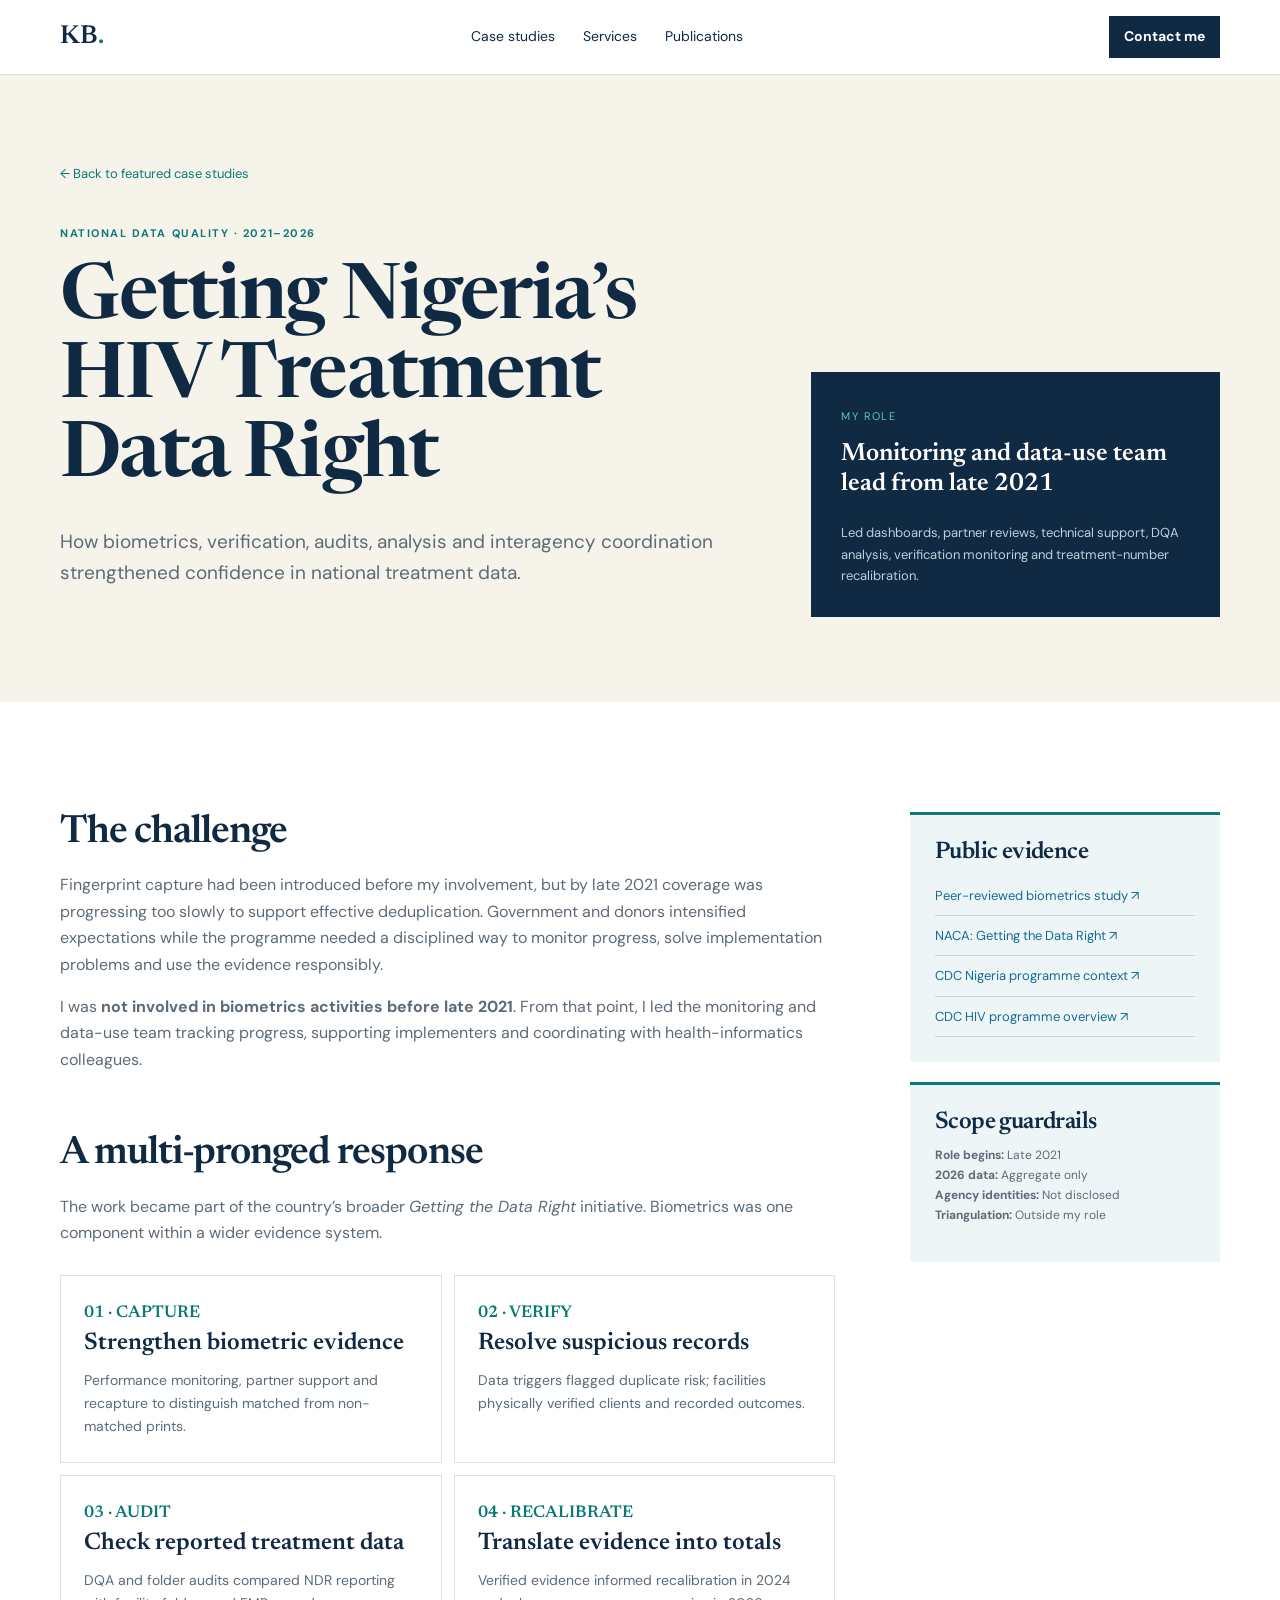
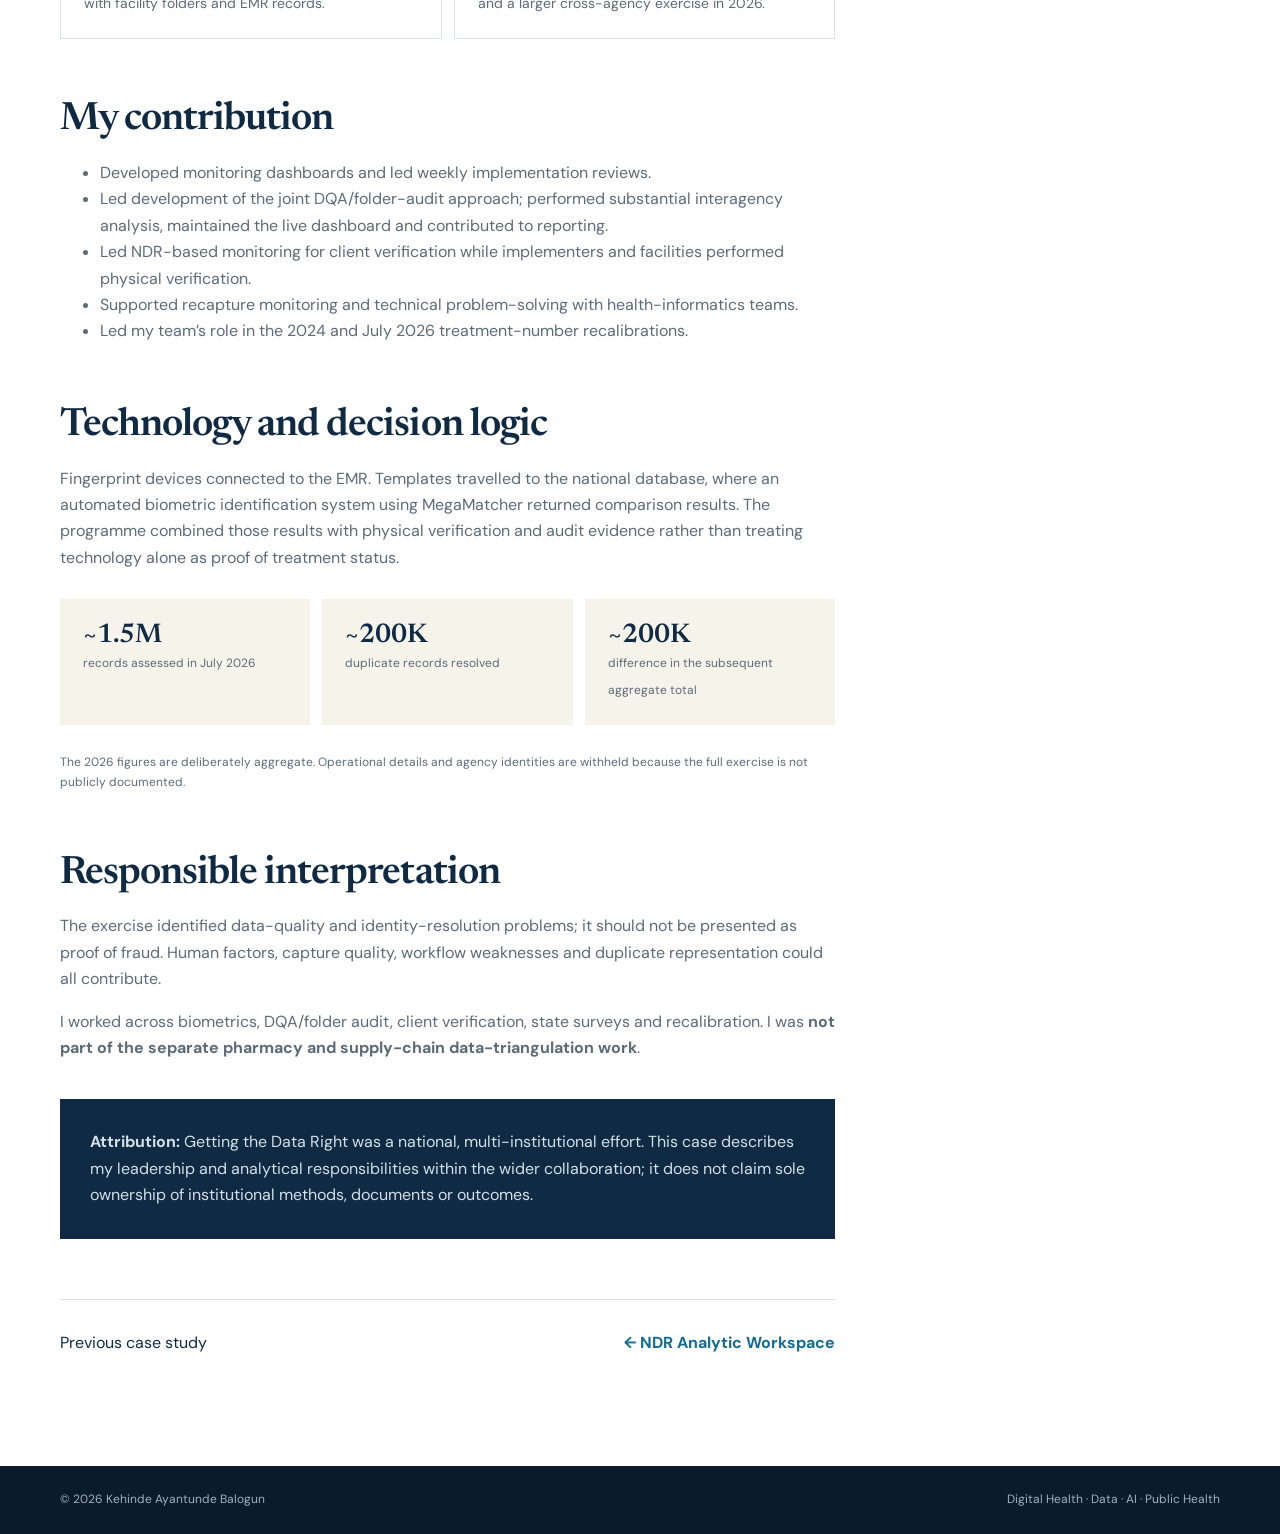
==== case-studies/getting-the-data-right.html @ 2a9e921b "Publish Getting the Data Right case study" ====
<!doctype html><html lang="en"><head><meta charset="utf-8"><meta name="viewport" content="width=device-width,initial-scale=1"><meta name="description" content="Case study: biometrics, client verification, data-quality audits and HIV treatment-data deduplication in Nigeria."><title>Getting Nigeria’s HIV Treatment Data Right | Kehinde Balogun</title><link rel="preconnect" href="https://fonts.googleapis.com"><link rel="preconnect" href="https://fonts.gstatic.com" crossorigin><link href="https://fonts.googleapis.com/css2?family=DM+Sans:wght@400;500;600;700&family=Newsreader:opsz,wght@6..72,600&display=swap" rel="stylesheet"><link rel="stylesheet" href="../assets/style.css"></head><body class="case-page"><a class="skip" href="#main">Skip to content</a><header><nav class="nav wrap"><a class="brand" href="../index.html">KB<span>.</span></a><div class="links"><a href="../index.html#cases">Case studies</a><a href="../index.html#services">Services</a><a href="../index.html#research">Publications</a></div><a class="btn small" href="mailto:balogunkehinde1@gmail.com">Contact me</a></nav></header><main id="main">
<section class="page-hero"><div class="wrap"><a class="breadcrumb" href="../index.html#cases">← Back to featured case studies</a><div class="page-hero-grid"><div><p class="eyebrow">NATIONAL DATA QUALITY · 2021–2026</p><h1>Getting Nigeria’s HIV Treatment Data Right</h1><p class="lead">How biometrics, verification, audits, analysis and interagency coordination strengthened confidence in national treatment data.</p></div><aside class="role-card"><span>MY ROLE</span><strong>Monitoring and data-use team lead from late 2021</strong><p>Led dashboards, partner reviews, technical support, DQA analysis, verification monitoring and treatment-number recalibration.</p></aside></div></div></section>
<section class="section"><div class="wrap case-body"><article class="prose"><h2>The challenge</h2><p>Fingerprint capture had been introduced before my involvement, but by late 2021 coverage was progressing too slowly to support effective deduplication. Government and donors intensified expectations while the programme needed a disciplined way to monitor progress, solve implementation problems and use the evidence responsibly.</p><p>I was <strong>not involved in biometrics activities before late 2021</strong>. From that point, I led the monitoring and data-use team tracking progress, supporting implementers and coordinating with health-informatics colleagues.</p><h2>A multi-pronged response</h2><p>The work became part of the country’s broader <em>Getting the Data Right</em> initiative. Biometrics was one component within a wider evidence system.</p><div class="process"><div><span>01 · CAPTURE</span><h3>Strengthen biometric evidence</h3><p>Performance monitoring, partner support and recapture to distinguish matched from non-matched prints.</p></div><div><span>02 · VERIFY</span><h3>Resolve suspicious records</h3><p>Data triggers flagged duplicate risk; facilities physically verified clients and recorded outcomes.</p></div><div><span>03 · AUDIT</span><h3>Check reported treatment data</h3><p>DQA and folder audits compared NDR reporting with facility folders and EMR records.</p></div><div><span>04 · RECALIBRATE</span><h3>Translate evidence into totals</h3><p>Verified evidence informed recalibration in 2024 and a larger cross-agency exercise in 2026.</p></div></div><h2>My contribution</h2><ul><li>Developed monitoring dashboards and led weekly implementation reviews.</li><li>Led development of the joint DQA/folder-audit approach; performed substantial interagency analysis, maintained the live dashboard and contributed to reporting.</li><li>Led NDR-based monitoring for client verification while implementers and facilities performed physical verification.</li><li>Supported recapture monitoring and technical problem-solving with health-informatics teams.</li><li>Led my team’s role in the 2024 and July 2026 treatment-number recalibrations.</li></ul><h2>Technology and decision logic</h2><p>Fingerprint devices connected to the EMR. Templates travelled to the national database, where an automated biometric identification system using MegaMatcher returned comparison results. The programme combined those results with physical verification and audit evidence rather than treating technology alone as proof of treatment status.</p><div class="impact"><div><strong>~1.5M</strong><span>records assessed in July 2026</span></div><div><strong>~200K</strong><span>duplicate records resolved</span></div><div><strong>~200K</strong><span>difference in the subsequent aggregate total</span></div></div><p class="note">The 2026 figures are deliberately aggregate. Operational details and agency identities are withheld because the full exercise is not publicly documented.</p><h2>Responsible interpretation</h2><p>The exercise identified data-quality and identity-resolution problems; it should not be presented as proof of fraud. Human factors, capture quality, workflow weaknesses and duplicate representation could all contribute.</p><p>I worked across biometrics, DQA/folder audit, client verification, state surveys and recalibration. I was <strong>not part of the separate pharmacy and supply-chain data-triangulation work</strong>.</p><div class="attribution"><p><strong>Attribution:</strong> Getting the Data Right was a national, multi-institutional effort. This case describes my leadership and analytical responsibilities within the wider collaboration; it does not claim sole ownership of institutional methods, documents or outcomes.</p></div><div class="next"><span>Previous case study</span><a href="ndr-analytic-workspace.html">← NDR Analytic Workspace</a></div></article><aside class="sidebar"><div class="sidebox"><h2>Public evidence</h2><a href="https://ojphi.jmir.org/2025/1/e67580" target="_blank" rel="noreferrer">Peer-reviewed biometrics study ↗</a><a href="https://naca.gov.ng/naca-strengthens-hiv-monitoring-evaluation-in-the-south-west-zone-a-successful-first-quarter-twg-meeting/" target="_blank" rel="noreferrer">NACA: Getting the Data Right ↗</a><a href="https://www.cdc.gov/global-health/countries/nigeria.html" target="_blank" rel="noreferrer">CDC Nigeria programme context ↗</a><a href="https://www.cdc.gov/global-hiv-tb/php/where-we-work/nigeria.html" target="_blank" rel="noreferrer">CDC HIV programme overview ↗</a></div><div class="sidebox"><h2>Scope guardrails</h2><p><strong>Role begins:</strong> Late 2021<br><strong>2026 data:</strong> Aggregate only<br><strong>Agency identities:</strong> Not disclosed<br><strong>Triangulation:</strong> Outside my role</p></div></aside></div></section></main><footer><div class="wrap"><span>© 2026 Kehinde Ayantunde Balogun</span><span>Digital Health · Data · AI · Public Health</span></div></footer></body></html>
---- assets/style.css ----
:root{--ink:#102a43;--blue:#146c94;--teal:#0b7a75;--cream:#f6f3eb;--paper:#fff;--pale:#f7f9f9;--muted:#5d6b78;--line:#d9e1e6;--serif:'Newsreader',Georgia,serif;--sans:'DM Sans',Arial,sans-serif}*{box-sizing:border-box}html{scroll-behavior:smooth}body{margin:0;color:var(--ink);font:16px/1.65 var(--sans)}.wrap{width:min(1160px,calc(100% - 48px));margin:auto}.skip{position:fixed;top:-80px;left:16px;z-index:20;background:var(--ink);color:#fff;padding:10px}.skip:focus{top:10px}a:focus-visible{outline:3px solid #f3b844;outline-offset:4px}header{position:sticky;top:0;z-index:10;background:#fffffff2;border-bottom:1px solid var(--line);backdrop-filter:blur(10px)}.nav{height:74px;display:flex;align-items:center;justify-content:space-between}.brand{font:600 26px var(--serif);color:var(--ink);text-decoration:none}.brand span,.eyebrow{color:var(--teal)}.links{display:flex;gap:28px}.links a,.textlink{color:var(--blue);font-size:14px;font-weight:600;text-decoration:none}.links a{color:var(--ink);font-weight:400}.btn{display:inline-block;background:var(--ink);color:#fff;text-decoration:none;padding:13px 21px;font-size:14px;font-weight:700}.btn:hover{background:var(--blue)}.small{padding:9px 15px}.hero{min-height:720px;display:grid;grid-template-columns:1.12fr .88fr;gap:72px;align-items:center;padding:68px 0 74px}.eyebrow,.label{font-size:11px;font-weight:700;letter-spacing:.14em;margin:0 0 18px}.hero h1,h2,.page-hero h1{font:600 clamp(42px,5.6vw,76px)/1.03 var(--serif);letter-spacing:-.025em;margin:0}.hero h1 em{color:var(--blue);font-style:normal}.lead{font-size:19px;color:var(--muted);margin:28px 0}.actions{display:flex;align-items:center;gap:26px}.proof{margin-top:50px;padding-top:24px;border-top:1px solid var(--line);display:grid;grid-template-columns:repeat(3,1fr);gap:18px}.proof strong{display:block;font:600 29px var(--serif)}.proof span,.metrics span{display:block;font-size:12px;color:var(--muted);line-height:1.4}.hero figure{margin:0;position:relative}.hero img{width:100%;height:570px;object-fit:cover;object-position:54%;display:block}.hero figure:after{content:'';position:absolute;inset:15px -15px -15px 15px;border:1px solid var(--teal);z-index:-1}.hero figcaption{font-size:12px;color:var(--muted);margin-top:16px}.statement{background:var(--cream);padding:100px 0}.statement-grid{display:grid;grid-template-columns:.25fr 1.1fr .65fr;gap:48px}.statement-grid h2,.section h2,.cta h2{font-size:clamp(35px,4.2vw,56px)}.statement p{color:var(--muted)}.pathways{padding:56px 0 16px}.path-grid{display:grid;grid-template-columns:repeat(3,1fr);border-top:1px solid var(--ink);border-left:1px solid var(--line)}.path-grid a{min-height:205px;padding:28px;display:flex;flex-direction:column;border-right:1px solid var(--line);border-bottom:1px solid var(--line);color:var(--ink);text-decoration:none}.path-grid a:hover{background:#eef5f6}.path-grid span{font-size:11px;color:var(--teal);font-weight:700;text-transform:uppercase}.path-grid strong{font:600 25px/1.15 var(--serif);margin:20px 0}.path-grid b{margin-top:auto;color:var(--blue);font-size:13px}.section{padding:110px 0}.section-head{display:flex;justify-content:space-between;align-items:end;gap:40px;margin-bottom:54px}.section-head>p{max-width:430px;color:var(--muted);margin:0}.case-grid{display:grid;grid-template-columns:1fr 1fr;gap:24px}.case{border:1px solid var(--line);padding:42px;display:flex;flex-direction:column}.case.featured{background:var(--cream)}.case h3{font:600 40px/1.06 var(--serif);margin:4px 0 18px}.case>p{color:var(--muted)}.case .btn{align-self:flex-start;margin-top:auto}.metrics{display:grid;grid-template-columns:repeat(3,1fr);gap:10px;border-block:1px solid var(--line);padding:22px 0;margin:18px 0}.metrics strong{display:block;font:600 22px var(--serif);color:var(--ink)}.role{font-size:14px;border-left:3px solid var(--teal);padding-left:16px;margin-bottom:28px}.note,.privacy{font-size:12px;color:var(--muted)}.privacy{border-left:2px solid var(--teal);padding-left:12px}.pale{background:var(--pale)}.work{border-top:1px solid var(--ink)}.work article{display:grid;grid-template-columns:60px 1fr 160px;gap:25px;padding:38px 0;border-bottom:1px solid var(--line)}.work article>span{font:600 18px var(--serif);color:var(--teal)}.work h3{font:600 33px var(--serif);margin:2px 0 12px}.work p{color:var(--muted)}.work article>b{text-align:right;font-size:12px;color:var(--teal)}.dark{background:var(--ink);color:#fff}.dark .eyebrow{color:#61c2bd}.dark .section-head>p,.dark p{color:#bed0dc}.service-grid{display:grid;grid-template-columns:repeat(3,1fr);border-top:1px solid #ffffff4d;border-left:1px solid #ffffff4d}.service-grid>div{padding:36px;border-right:1px solid #ffffff4d;border-bottom:1px solid #ffffff4d;min-height:220px}.service-grid span{color:#61c2bd;font-size:12px}.service-grid h3{font:600 25px var(--serif);margin:22px 0 10px}.service-grid p{font-size:14px}.pubs{border-top:1px solid var(--ink)}.pubs a{display:grid;grid-template-columns:180px 1fr 30px;gap:28px;padding:30px 0;border-bottom:1px solid var(--line);color:var(--ink);text-decoration:none}.pubs span{font-size:12px;color:var(--teal)}.pubs strong{font:600 22px/1.25 var(--serif)}.pubs small{display:block;font:400 13px/1.5 var(--sans);color:var(--muted);margin-top:9px}.pubs b{color:var(--blue)}.about{display:grid;grid-template-columns:1fr 1fr;gap:80px}.about p{font-size:17px}.credentials{display:flex;flex-wrap:wrap;gap:9px}.credentials span{font-size:12px;border:1px solid var(--ink);padding:6px 10px}.cta{background:var(--blue);color:#fff;padding:100px 0;text-align:center}.cta .wrap{max-width:930px}.cta .eyebrow{color:#bceae7}.cta p{color:#dcecf4;font-size:18px}.light{background:#fff;color:var(--ink);margin:20px 18px 0}.white{color:#fff;margin-right:18px}footer{background:#0a1c2b;color:#9fb1bf;padding:24px 0;font-size:12px}footer .wrap{display:flex;justify-content:space-between}
/* case studies */.case-page header{position:static}.page-hero{background:var(--cream);padding:85px 0}.breadcrumb{display:inline-block;color:var(--teal);font-size:13px;text-decoration:none;margin-bottom:40px}.page-hero-grid{display:grid;grid-template-columns:1.25fr .75fr;gap:70px;align-items:end}.page-hero h1{font-size:clamp(48px,6vw,78px)}.role-card{background:var(--ink);color:#fff;padding:30px}.role-card span{font-size:11px;color:#61c2bd;letter-spacing:.13em}.role-card strong{display:block;font:600 25px/1.2 var(--serif);margin:12px 0 22px}.role-card p{font-size:13px;color:#bed0dc;margin:0}.case-body{display:grid;grid-template-columns:minmax(0,1fr) 310px;gap:75px;align-items:start}.prose h2{font:600 39px/1.1 var(--serif);margin:60px 0 18px}.prose h2:first-child{margin-top:0}.prose h3{font:600 24px var(--serif);margin:6px 0}.prose p,.prose li{color:var(--muted)}.timeline{border-left:2px solid var(--teal);margin:30px 0;padding-left:28px}.timeline div{position:relative;padding-bottom:28px}.timeline div:before{content:'';position:absolute;width:11px;height:11px;background:var(--teal);border:3px solid #fff;border-radius:50%;left:-35px;top:7px}.timeline time{font-size:11px;color:var(--teal);font-weight:700;letter-spacing:.12em}.impact,.process{display:grid;grid-template-columns:repeat(3,1fr);gap:12px;margin:28px 0}.impact div{background:var(--cream);padding:23px}.impact strong{display:block;font:600 27px var(--serif)}.impact span{font-size:12px;color:var(--muted)}.process{grid-template-columns:repeat(2,1fr)}.process div{border:1px solid var(--line);padding:23px}.process span{color:var(--teal);font:600 17px var(--serif)}.process p{font-size:14px;margin-bottom:0}.attribution{background:var(--ink);padding:30px;margin:38px 0}.attribution p{color:#d2e0e8;margin:0}.sidebar{position:sticky;top:25px}.sidebox{border-top:3px solid var(--teal);background:#eef5f6;padding:25px;margin-bottom:20px}.sidebox h2{font:600 24px var(--serif);margin:0 0 12px}.sidebox a{display:block;padding:9px 0;border-bottom:1px solid #cbdadc;color:var(--blue);font-size:13px;text-decoration:none}.sidebox p{font-size:12px;color:var(--muted)}.next{display:flex;justify-content:space-between;border-top:1px solid var(--line);padding-top:30px;margin-top:60px}.next a{color:var(--blue);font-weight:700;text-decoration:none}
@media(max-width:900px){.links{display:none}.hero,.page-hero-grid,.case-body,.statement-grid,.about{grid-template-columns:1fr}.hero{gap:42px;padding-top:50px}.hero figure{order:-1;max-width:520px}.hero img{height:430px}.section-head{display:block}.section-head>p{margin-top:18px}.path-grid,.case-grid{grid-template-columns:1fr}.path-grid a{min-height:155px}.work article{grid-template-columns:45px 1fr}.work article>b{display:none}.service-grid{grid-template-columns:1fr 1fr}.pubs a{grid-template-columns:1fr}.sidebar{position:static;order:-1}}
@media(max-width:560px){.wrap{width:min(100% - 28px,1160px)}.small{display:none}.hero{min-height:auto}.hero h1{font-size:44px}.hero img{height:340px}.actions{align-items:flex-start;flex-direction:column}.proof,.metrics,.impact,.process{grid-template-columns:1fr}.section,.statement,.cta{padding:72px 0}.case{padding:28px}.work article{grid-template-columns:1fr}.service-grid{grid-template-columns:1fr}.page-hero h1{font-size:44px}.next{display:block}.next a{display:block;margin-top:12px}footer .wrap{display:block}}
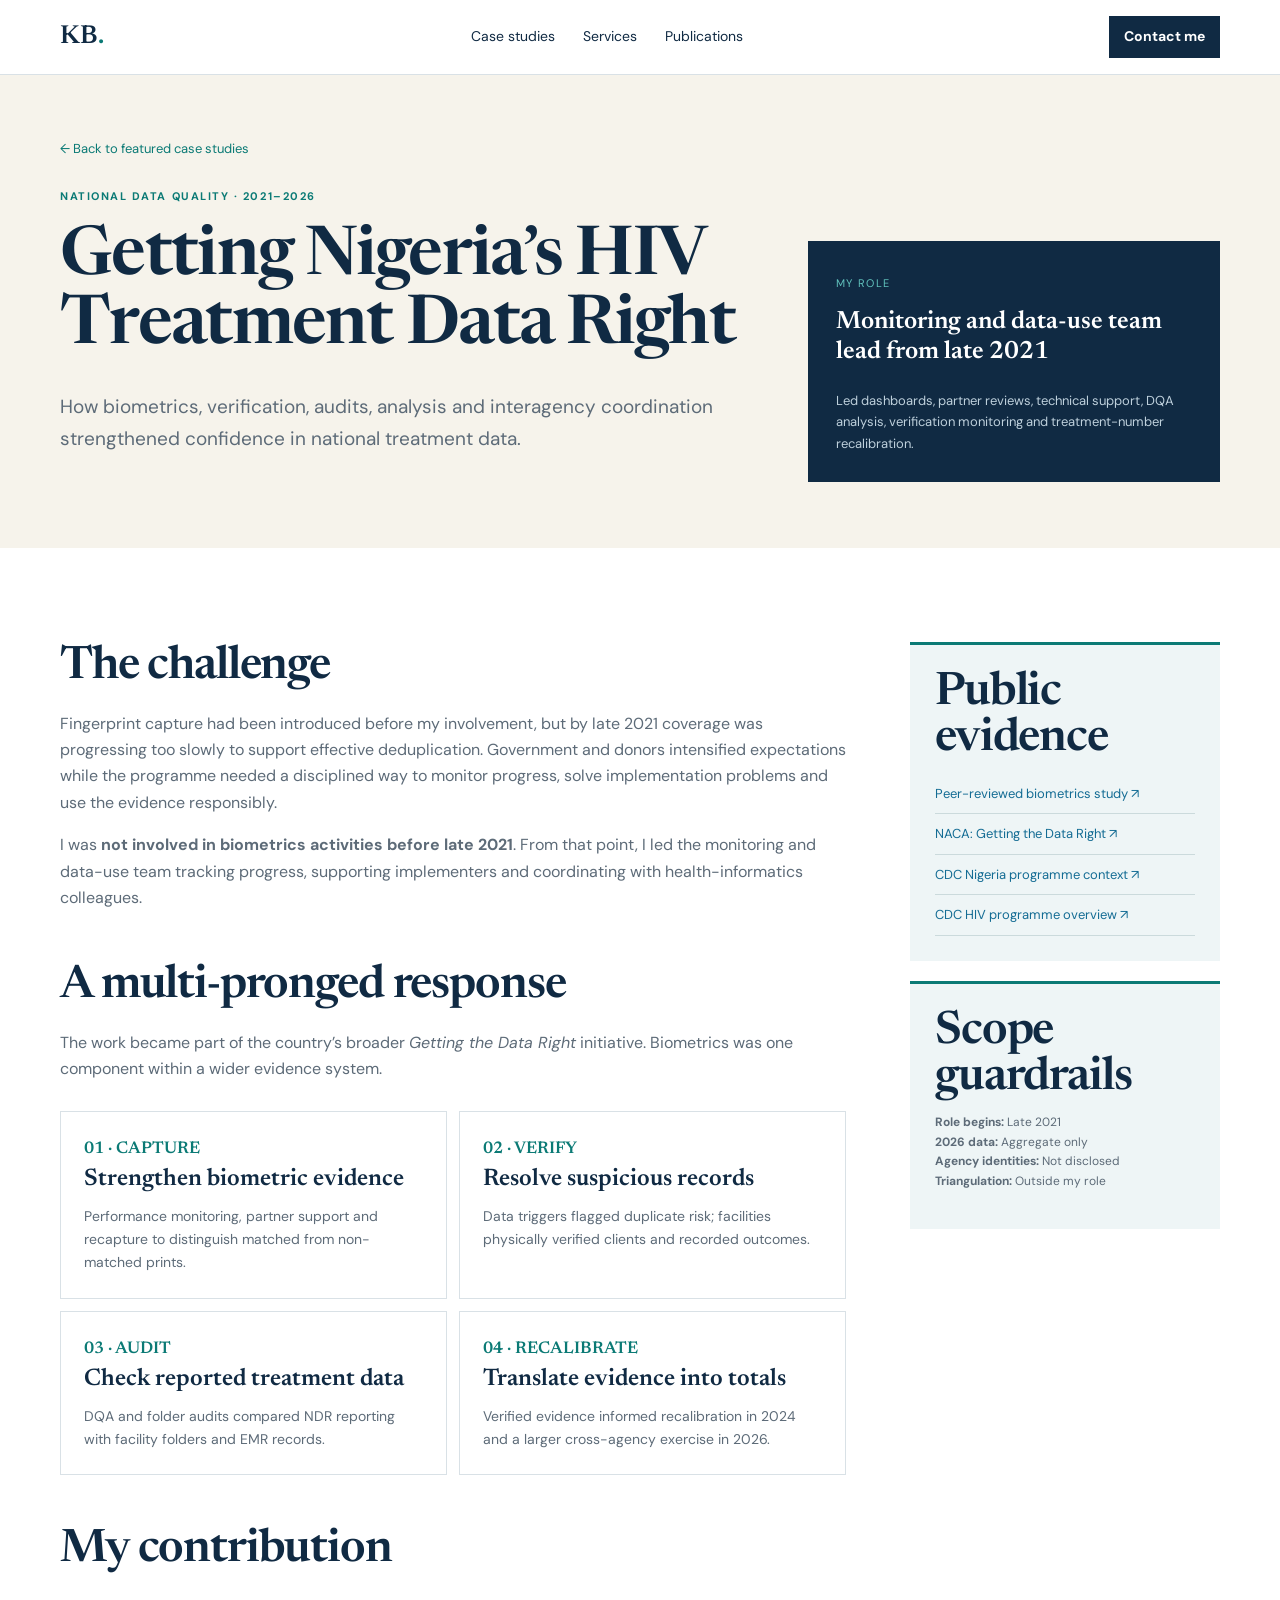
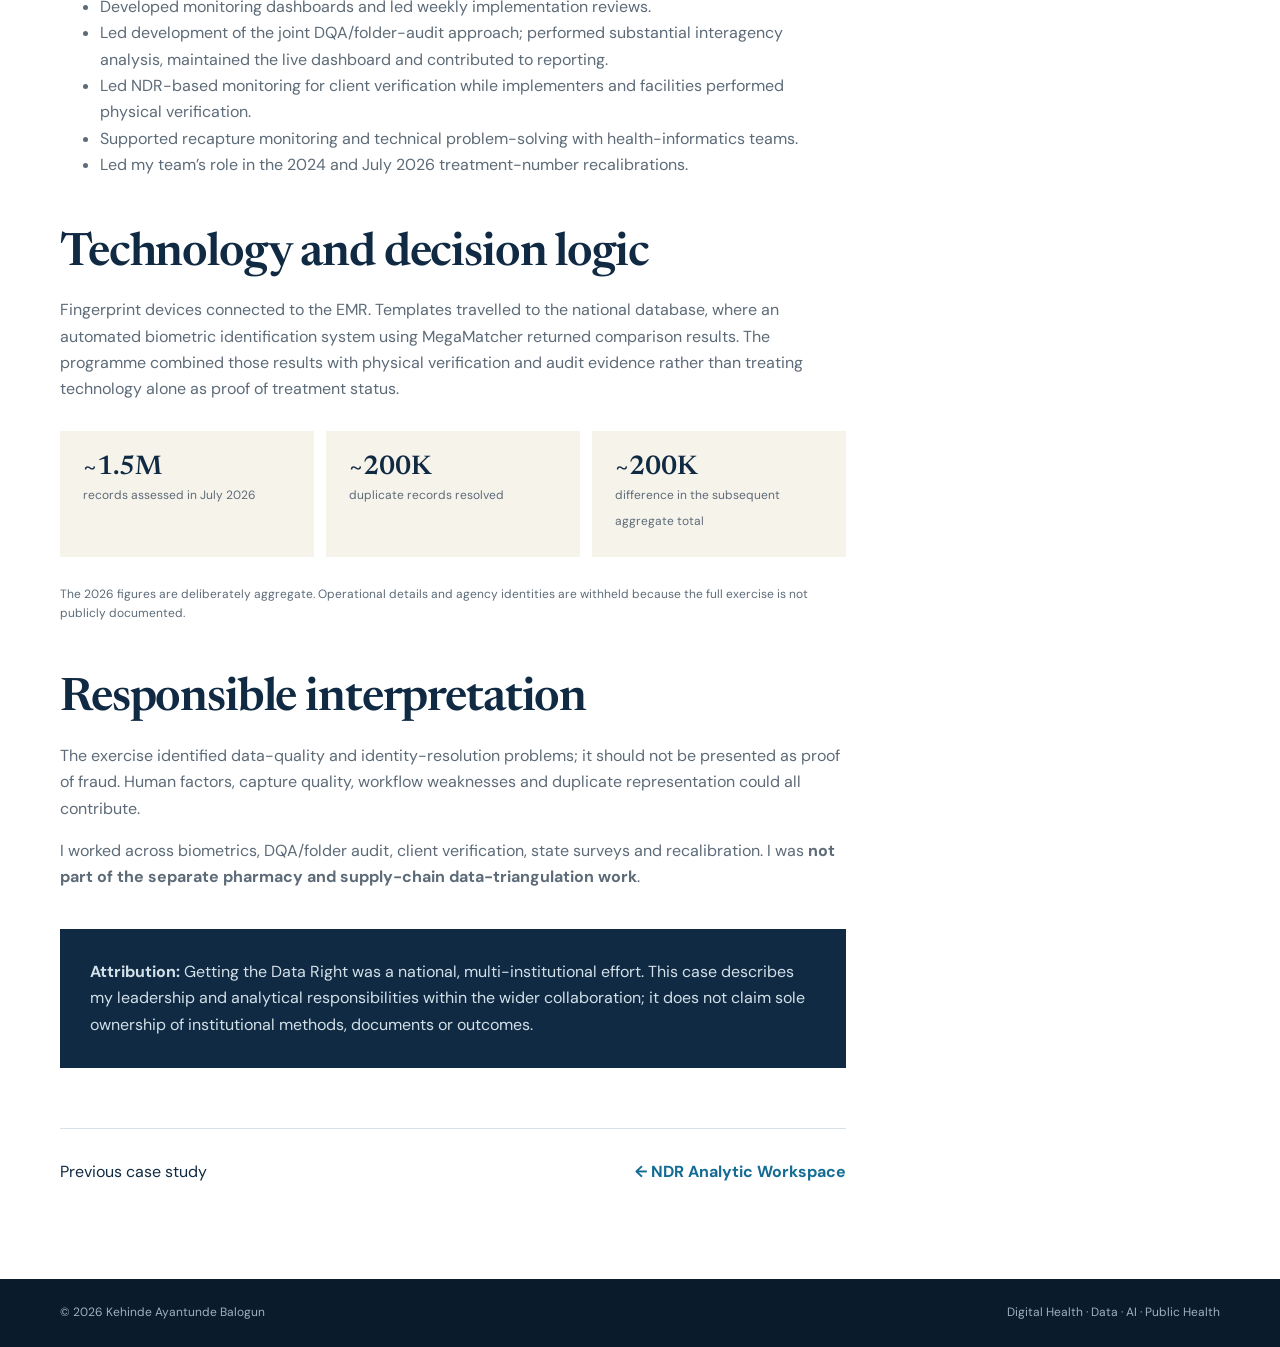
==== commit d2d8fd59: "Version data-quality case-study styling" ====
--- a/case-studies/getting-the-data-right.html
+++ b/case-studies/getting-the-data-right.html
@@ -1,3 +1,3 @@
-<!doctype html><html lang="en"><head><meta charset="utf-8"><meta name="viewport" content="width=device-width,initial-scale=1"><meta name="description" content="Case study: biometrics, client verification, data-quality audits and HIV treatment-data deduplication in Nigeria."><title>Getting Nigeria’s HIV Treatment Data Right | Kehinde Balogun</title><link rel="preconnect" href="https://fonts.googleapis.com"><link rel="preconnect" href="https://fonts.gstatic.com" crossorigin><link href="https://fonts.googleapis.com/css2?family=DM+Sans:wght@400;500;600;700&family=Newsreader:opsz,wght@6..72,600&display=swap" rel="stylesheet"><link rel="stylesheet" href="../assets/style.css"></head><body class="case-page"><a class="skip" href="#main">Skip to content</a><header><nav class="nav wrap"><a class="brand" href="../index.html">KB<span>.</span></a><div class="links"><a href="../index.html#cases">Case studies</a><a href="../index.html#services">Services</a><a href="../index.html#research">Publications</a></div><a class="btn small" href="mailto:balogunkehinde1@gmail.com">Contact me</a></nav></header><main id="main">
+<!doctype html><html lang="en"><head><meta charset="utf-8"><meta name="viewport" content="width=device-width,initial-scale=1"><meta name="description" content="Case study: biometrics, client verification, data-quality audits and HIV treatment-data deduplication in Nigeria."><title>Getting Nigeria’s HIV Treatment Data Right | Kehinde Balogun</title><link rel="preconnect" href="https://fonts.googleapis.com"><link rel="preconnect" href="https://fonts.gstatic.com" crossorigin><link href="https://fonts.googleapis.com/css2?family=DM+Sans:wght@400;500;600;700&family=Newsreader:opsz,wght@6..72,600&display=swap" rel="stylesheet"><link rel="stylesheet" href="../assets/style.css?v=0.2.1"></head><body class="case-page"><a class="skip" href="#main">Skip to content</a><header><nav class="nav wrap"><a class="brand" href="../index.html">KB<span>.</span></a><div class="links"><a href="../index.html#cases">Case studies</a><a href="../index.html#services">Services</a><a href="../index.html#research">Publications</a></div><a class="btn small" href="mailto:balogunkehinde1@gmail.com">Contact me</a></nav></header><main id="main">
 <section class="page-hero"><div class="wrap"><a class="breadcrumb" href="../index.html#cases">← Back to featured case studies</a><div class="page-hero-grid"><div><p class="eyebrow">NATIONAL DATA QUALITY · 2021–2026</p><h1>Getting Nigeria’s HIV Treatment Data Right</h1><p class="lead">How biometrics, verification, audits, analysis and interagency coordination strengthened confidence in national treatment data.</p></div><aside class="role-card"><span>MY ROLE</span><strong>Monitoring and data-use team lead from late 2021</strong><p>Led dashboards, partner reviews, technical support, DQA analysis, verification monitoring and treatment-number recalibration.</p></aside></div></div></section>
 <section class="section"><div class="wrap case-body"><article class="prose"><h2>The challenge</h2><p>Fingerprint capture had been introduced before my involvement, but by late 2021 coverage was progressing too slowly to support effective deduplication. Government and donors intensified expectations while the programme needed a disciplined way to monitor progress, solve implementation problems and use the evidence responsibly.</p><p>I was <strong>not involved in biometrics activities before late 2021</strong>. From that point, I led the monitoring and data-use team tracking progress, supporting implementers and coordinating with health-informatics colleagues.</p><h2>A multi-pronged response</h2><p>The work became part of the country’s broader <em>Getting the Data Right</em> initiative. Biometrics was one component within a wider evidence system.</p><div class="process"><div><span>01 · CAPTURE</span><h3>Strengthen biometric evidence</h3><p>Performance monitoring, partner support and recapture to distinguish matched from non-matched prints.</p></div><div><span>02 · VERIFY</span><h3>Resolve suspicious records</h3><p>Data triggers flagged duplicate risk; facilities physically verified clients and recorded outcomes.</p></div><div><span>03 · AUDIT</span><h3>Check reported treatment data</h3><p>DQA and folder audits compared NDR reporting with facility folders and EMR records.</p></div><div><span>04 · RECALIBRATE</span><h3>Translate evidence into totals</h3><p>Verified evidence informed recalibration in 2024 and a larger cross-agency exercise in 2026.</p></div></div><h2>My contribution</h2><ul><li>Developed monitoring dashboards and led weekly implementation reviews.</li><li>Led development of the joint DQA/folder-audit approach; performed substantial interagency analysis, maintained the live dashboard and contributed to reporting.</li><li>Led NDR-based monitoring for client verification while implementers and facilities performed physical verification.</li><li>Supported recapture monitoring and technical problem-solving with health-informatics teams.</li><li>Led my team’s role in the 2024 and July 2026 treatment-number recalibrations.</li></ul><h2>Technology and decision logic</h2><p>Fingerprint devices connected to the EMR. Templates travelled to the national database, where an automated biometric identification system using MegaMatcher returned comparison results. The programme combined those results with physical verification and audit evidence rather than treating technology alone as proof of treatment status.</p><div class="impact"><div><strong>~1.5M</strong><span>records assessed in July 2026</span></div><div><strong>~200K</strong><span>duplicate records resolved</span></div><div><strong>~200K</strong><span>difference in the subsequent aggregate total</span></div></div><p class="note">The 2026 figures are deliberately aggregate. Operational details and agency identities are withheld because the full exercise is not publicly documented.</p><h2>Responsible interpretation</h2><p>The exercise identified data-quality and identity-resolution problems; it should not be presented as proof of fraud. Human factors, capture quality, workflow weaknesses and duplicate representation could all contribute.</p><p>I worked across biometrics, DQA/folder audit, client verification, state surveys and recalibration. I was <strong>not part of the separate pharmacy and supply-chain data-triangulation work</strong>.</p><div class="attribution"><p><strong>Attribution:</strong> Getting the Data Right was a national, multi-institutional effort. This case describes my leadership and analytical responsibilities within the wider collaboration; it does not claim sole ownership of institutional methods, documents or outcomes.</p></div><div class="next"><span>Previous case study</span><a href="ndr-analytic-workspace.html">← NDR Analytic Workspace</a></div></article><aside class="sidebar"><div class="sidebox"><h2>Public evidence</h2><a href="https://ojphi.jmir.org/2025/1/e67580" target="_blank" rel="noreferrer">Peer-reviewed biometrics study ↗</a><a href="https://naca.gov.ng/naca-strengthens-hiv-monitoring-evaluation-in-the-south-west-zone-a-successful-first-quarter-twg-meeting/" target="_blank" rel="noreferrer">NACA: Getting the Data Right ↗</a><a href="https://www.cdc.gov/global-health/countries/nigeria.html" target="_blank" rel="noreferrer">CDC Nigeria programme context ↗</a><a href="https://www.cdc.gov/global-hiv-tb/php/where-we-work/nigeria.html" target="_blank" rel="noreferrer">CDC HIV programme overview ↗</a></div><div class="sidebox"><h2>Scope guardrails</h2><p><strong>Role begins:</strong> Late 2021<br><strong>2026 data:</strong> Aggregate only<br><strong>Agency identities:</strong> Not disclosed<br><strong>Triangulation:</strong> Outside my role</p></div></aside></div></section></main><footer><div class="wrap"><span>© 2026 Kehinde Ayantunde Balogun</span><span>Digital Health · Data · AI · Public Health</span></div></footer></body></html>
--- a/assets/style.css
+++ b/assets/style.css
@@ -2,3 +2,8 @@
 /* case studies */.case-page header{position:static}.page-hero{background:var(--cream);padding:85px 0}.breadcrumb{display:inline-block;color:var(--teal);font-size:13px;text-decoration:none;margin-bottom:40px}.page-hero-grid{display:grid;grid-template-columns:1.25fr .75fr;gap:70px;align-items:end}.page-hero h1{font-size:clamp(48px,6vw,78px)}.role-card{background:var(--ink);color:#fff;padding:30px}.role-card span{font-size:11px;color:#61c2bd;letter-spacing:.13em}.role-card strong{display:block;font:600 25px/1.2 var(--serif);margin:12px 0 22px}.role-card p{font-size:13px;color:#bed0dc;margin:0}.case-body{display:grid;grid-template-columns:minmax(0,1fr) 310px;gap:75px;align-items:start}.prose h2{font:600 39px/1.1 var(--serif);margin:60px 0 18px}.prose h2:first-child{margin-top:0}.prose h3{font:600 24px var(--serif);margin:6px 0}.prose p,.prose li{color:var(--muted)}.timeline{border-left:2px solid var(--teal);margin:30px 0;padding-left:28px}.timeline div{position:relative;padding-bottom:28px}.timeline div:before{content:'';position:absolute;width:11px;height:11px;background:var(--teal);border:3px solid #fff;border-radius:50%;left:-35px;top:7px}.timeline time{font-size:11px;color:var(--teal);font-weight:700;letter-spacing:.12em}.impact,.process{display:grid;grid-template-columns:repeat(3,1fr);gap:12px;margin:28px 0}.impact div{background:var(--cream);padding:23px}.impact strong{display:block;font:600 27px var(--serif)}.impact span{font-size:12px;color:var(--muted)}.process{grid-template-columns:repeat(2,1fr)}.process div{border:1px solid var(--line);padding:23px}.process span{color:var(--teal);font:600 17px var(--serif)}.process p{font-size:14px;margin-bottom:0}.attribution{background:var(--ink);padding:30px;margin:38px 0}.attribution p{color:#d2e0e8;margin:0}.sidebar{position:sticky;top:25px}.sidebox{border-top:3px solid var(--teal);background:#eef5f6;padding:25px;margin-bottom:20px}.sidebox h2{font:600 24px var(--serif);margin:0 0 12px}.sidebox a{display:block;padding:9px 0;border-bottom:1px solid #cbdadc;color:var(--blue);font-size:13px;text-decoration:none}.sidebox p{font-size:12px;color:var(--muted)}.next{display:flex;justify-content:space-between;border-top:1px solid var(--line);padding-top:30px;margin-top:60px}.next a{color:var(--blue);font-weight:700;text-decoration:none}
 @media(max-width:900px){.links{display:none}.hero,.page-hero-grid,.case-body,.statement-grid,.about{grid-template-columns:1fr}.hero{gap:42px;padding-top:50px}.hero figure{order:-1;max-width:520px}.hero img{height:430px}.section-head{display:block}.section-head>p{margin-top:18px}.path-grid,.case-grid{grid-template-columns:1fr}.path-grid a{min-height:155px}.work article{grid-template-columns:45px 1fr}.work article>b{display:none}.service-grid{grid-template-columns:1fr 1fr}.pubs a{grid-template-columns:1fr}.sidebar{position:static;order:-1}}
 @media(max-width:560px){.wrap{width:min(100% - 28px,1160px)}.small{display:none}.hero{min-height:auto}.hero h1{font-size:44px}.hero img{height:340px}.actions{align-items:flex-start;flex-direction:column}.proof,.metrics,.impact,.process{grid-template-columns:1fr}.section,.statement,.cta{padding:72px 0}.case{padding:28px}.work article{grid-template-columns:1fr}.service-grid{grid-template-columns:1fr}.page-hero h1{font-size:44px}.next{display:block}.next a{display:block;margin-top:12px}footer .wrap{display:block}}
+
+/* Release 0.2 visual correction: quieter, editorial, and aligned with the original site. */
+.hero{min-height:660px;grid-template-columns:1.08fr .92fr;gap:64px;padding:56px 0 62px}.hero h1{font-size:clamp(46px,5vw,68px);max-width:720px}.hero img{height:520px}.hero figure:after{inset:15px -15px 72px 15px}.proof{margin-top:38px}.statement{padding:88px 0}.section{padding:94px 0}.section h2,.statement-grid h2,.cta h2{font-size:clamp(34px,3.6vw,50px)}.case-grid{display:block;border-top:1px solid var(--ink)}.case{display:grid;grid-template-columns:minmax(0,1.02fr) minmax(430px,.98fr);gap:64px;padding:45px 0;border:0;border-bottom:1px solid var(--line);background:transparent}.case.featured{background:transparent}.case h3{font-size:36px;margin:4px 0 14px}.case-main>p:not(.label){max-width:590px;color:var(--muted)}.case-main .textlink{display:inline-block;margin-top:12px}.case-proof{align-self:center}.metrics{margin:0 0 22px}.role{margin:0}.page-hero{padding:60px 0 66px}.breadcrumb{margin-bottom:28px}.page-hero h1{font-size:clamp(48px,5.3vw,68px)}.page-hero-grid{gap:60px}.role-card{padding:28px}.case-body{gap:64px}.prose h2{margin-top:50px}
+@media(max-width:900px){.case{grid-template-columns:1fr;gap:20px}.hero{grid-template-columns:1fr}.hero h1{max-width:760px}.page-hero{padding:52px 0}.page-hero-grid{gap:32px}}
+@media(max-width:560px){.hero h1{font-size:42px}.hero img{height:340px}.section,.statement,.cta{padding:70px 0}.case{padding:34px 0}.case h3{font-size:32px}.page-hero h1{font-size:42px}.page-hero{padding:42px 0 48px}}
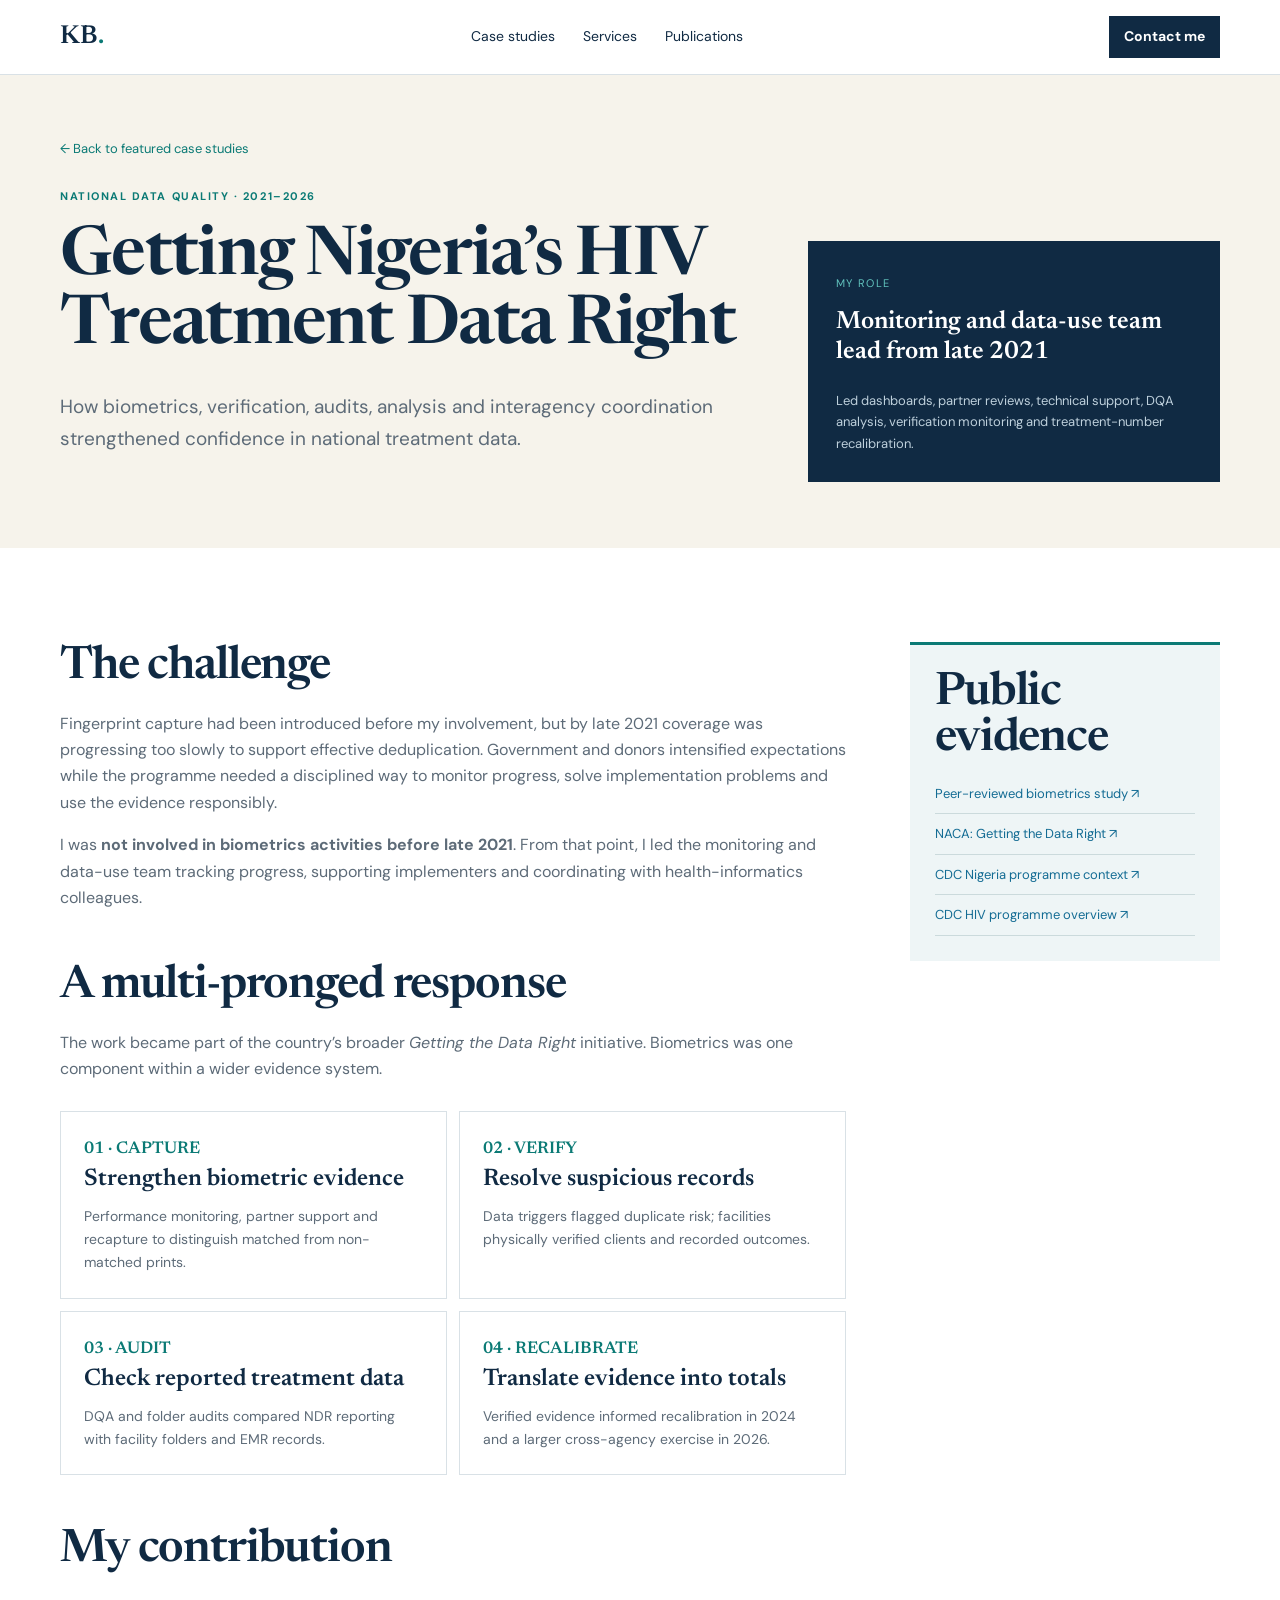
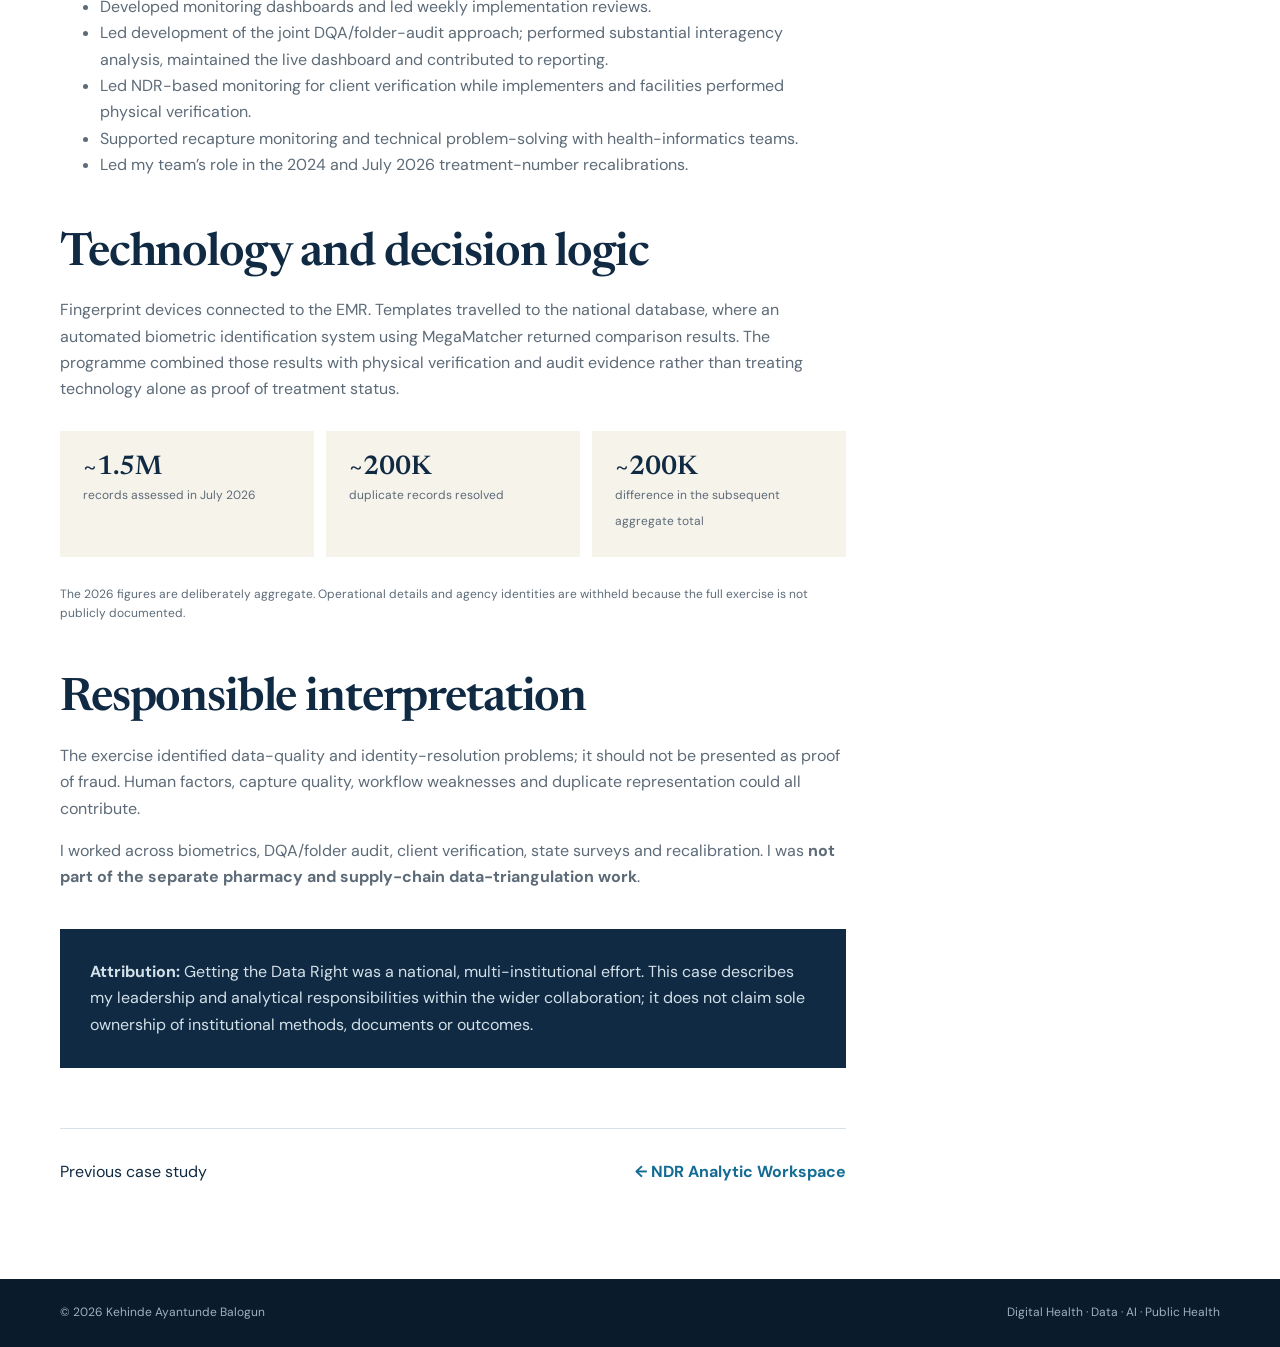
==== commit 2d756cf9: "Remove internal scope guardrails from public case study" ====
--- a/case-studies/getting-the-data-right.html
+++ b/case-studies/getting-the-data-right.html
@@ -1,3 +1,3 @@
 <!doctype html><html lang="en"><head><meta charset="utf-8"><meta name="viewport" content="width=device-width,initial-scale=1"><meta name="description" content="Case study: biometrics, client verification, data-quality audits and HIV treatment-data deduplication in Nigeria."><title>Getting Nigeria’s HIV Treatment Data Right | Kehinde Balogun</title><link rel="preconnect" href="https://fonts.googleapis.com"><link rel="preconnect" href="https://fonts.gstatic.com" crossorigin><link href="https://fonts.googleapis.com/css2?family=DM+Sans:wght@400;500;600;700&family=Newsreader:opsz,wght@6..72,600&display=swap" rel="stylesheet"><link rel="stylesheet" href="../assets/style.css?v=0.2.1"></head><body class="case-page"><a class="skip" href="#main">Skip to content</a><header><nav class="nav wrap"><a class="brand" href="../index.html">KB<span>.</span></a><div class="links"><a href="../index.html#cases">Case studies</a><a href="../index.html#services">Services</a><a href="../index.html#research">Publications</a></div><a class="btn small" href="mailto:balogunkehinde1@gmail.com">Contact me</a></nav></header><main id="main">
 <section class="page-hero"><div class="wrap"><a class="breadcrumb" href="../index.html#cases">← Back to featured case studies</a><div class="page-hero-grid"><div><p class="eyebrow">NATIONAL DATA QUALITY · 2021–2026</p><h1>Getting Nigeria’s HIV Treatment Data Right</h1><p class="lead">How biometrics, verification, audits, analysis and interagency coordination strengthened confidence in national treatment data.</p></div><aside class="role-card"><span>MY ROLE</span><strong>Monitoring and data-use team lead from late 2021</strong><p>Led dashboards, partner reviews, technical support, DQA analysis, verification monitoring and treatment-number recalibration.</p></aside></div></div></section>
-<section class="section"><div class="wrap case-body"><article class="prose"><h2>The challenge</h2><p>Fingerprint capture had been introduced before my involvement, but by late 2021 coverage was progressing too slowly to support effective deduplication. Government and donors intensified expectations while the programme needed a disciplined way to monitor progress, solve implementation problems and use the evidence responsibly.</p><p>I was <strong>not involved in biometrics activities before late 2021</strong>. From that point, I led the monitoring and data-use team tracking progress, supporting implementers and coordinating with health-informatics colleagues.</p><h2>A multi-pronged response</h2><p>The work became part of the country’s broader <em>Getting the Data Right</em> initiative. Biometrics was one component within a wider evidence system.</p><div class="process"><div><span>01 · CAPTURE</span><h3>Strengthen biometric evidence</h3><p>Performance monitoring, partner support and recapture to distinguish matched from non-matched prints.</p></div><div><span>02 · VERIFY</span><h3>Resolve suspicious records</h3><p>Data triggers flagged duplicate risk; facilities physically verified clients and recorded outcomes.</p></div><div><span>03 · AUDIT</span><h3>Check reported treatment data</h3><p>DQA and folder audits compared NDR reporting with facility folders and EMR records.</p></div><div><span>04 · RECALIBRATE</span><h3>Translate evidence into totals</h3><p>Verified evidence informed recalibration in 2024 and a larger cross-agency exercise in 2026.</p></div></div><h2>My contribution</h2><ul><li>Developed monitoring dashboards and led weekly implementation reviews.</li><li>Led development of the joint DQA/folder-audit approach; performed substantial interagency analysis, maintained the live dashboard and contributed to reporting.</li><li>Led NDR-based monitoring for client verification while implementers and facilities performed physical verification.</li><li>Supported recapture monitoring and technical problem-solving with health-informatics teams.</li><li>Led my team’s role in the 2024 and July 2026 treatment-number recalibrations.</li></ul><h2>Technology and decision logic</h2><p>Fingerprint devices connected to the EMR. Templates travelled to the national database, where an automated biometric identification system using MegaMatcher returned comparison results. The programme combined those results with physical verification and audit evidence rather than treating technology alone as proof of treatment status.</p><div class="impact"><div><strong>~1.5M</strong><span>records assessed in July 2026</span></div><div><strong>~200K</strong><span>duplicate records resolved</span></div><div><strong>~200K</strong><span>difference in the subsequent aggregate total</span></div></div><p class="note">The 2026 figures are deliberately aggregate. Operational details and agency identities are withheld because the full exercise is not publicly documented.</p><h2>Responsible interpretation</h2><p>The exercise identified data-quality and identity-resolution problems; it should not be presented as proof of fraud. Human factors, capture quality, workflow weaknesses and duplicate representation could all contribute.</p><p>I worked across biometrics, DQA/folder audit, client verification, state surveys and recalibration. I was <strong>not part of the separate pharmacy and supply-chain data-triangulation work</strong>.</p><div class="attribution"><p><strong>Attribution:</strong> Getting the Data Right was a national, multi-institutional effort. This case describes my leadership and analytical responsibilities within the wider collaboration; it does not claim sole ownership of institutional methods, documents or outcomes.</p></div><div class="next"><span>Previous case study</span><a href="ndr-analytic-workspace.html">← NDR Analytic Workspace</a></div></article><aside class="sidebar"><div class="sidebox"><h2>Public evidence</h2><a href="https://ojphi.jmir.org/2025/1/e67580" target="_blank" rel="noreferrer">Peer-reviewed biometrics study ↗</a><a href="https://naca.gov.ng/naca-strengthens-hiv-monitoring-evaluation-in-the-south-west-zone-a-successful-first-quarter-twg-meeting/" target="_blank" rel="noreferrer">NACA: Getting the Data Right ↗</a><a href="https://www.cdc.gov/global-health/countries/nigeria.html" target="_blank" rel="noreferrer">CDC Nigeria programme context ↗</a><a href="https://www.cdc.gov/global-hiv-tb/php/where-we-work/nigeria.html" target="_blank" rel="noreferrer">CDC HIV programme overview ↗</a></div><div class="sidebox"><h2>Scope guardrails</h2><p><strong>Role begins:</strong> Late 2021<br><strong>2026 data:</strong> Aggregate only<br><strong>Agency identities:</strong> Not disclosed<br><strong>Triangulation:</strong> Outside my role</p></div></aside></div></section></main><footer><div class="wrap"><span>© 2026 Kehinde Ayantunde Balogun</span><span>Digital Health · Data · AI · Public Health</span></div></footer></body></html>
+<section class="section"><div class="wrap case-body"><article class="prose"><h2>The challenge</h2><p>Fingerprint capture had been introduced before my involvement, but by late 2021 coverage was progressing too slowly to support effective deduplication. Government and donors intensified expectations while the programme needed a disciplined way to monitor progress, solve implementation problems and use the evidence responsibly.</p><p>I was <strong>not involved in biometrics activities before late 2021</strong>. From that point, I led the monitoring and data-use team tracking progress, supporting implementers and coordinating with health-informatics colleagues.</p><h2>A multi-pronged response</h2><p>The work became part of the country’s broader <em>Getting the Data Right</em> initiative. Biometrics was one component within a wider evidence system.</p><div class="process"><div><span>01 · CAPTURE</span><h3>Strengthen biometric evidence</h3><p>Performance monitoring, partner support and recapture to distinguish matched from non-matched prints.</p></div><div><span>02 · VERIFY</span><h3>Resolve suspicious records</h3><p>Data triggers flagged duplicate risk; facilities physically verified clients and recorded outcomes.</p></div><div><span>03 · AUDIT</span><h3>Check reported treatment data</h3><p>DQA and folder audits compared NDR reporting with facility folders and EMR records.</p></div><div><span>04 · RECALIBRATE</span><h3>Translate evidence into totals</h3><p>Verified evidence informed recalibration in 2024 and a larger cross-agency exercise in 2026.</p></div></div><h2>My contribution</h2><ul><li>Developed monitoring dashboards and led weekly implementation reviews.</li><li>Led development of the joint DQA/folder-audit approach; performed substantial interagency analysis, maintained the live dashboard and contributed to reporting.</li><li>Led NDR-based monitoring for client verification while implementers and facilities performed physical verification.</li><li>Supported recapture monitoring and technical problem-solving with health-informatics teams.</li><li>Led my team’s role in the 2024 and July 2026 treatment-number recalibrations.</li></ul><h2>Technology and decision logic</h2><p>Fingerprint devices connected to the EMR. Templates travelled to the national database, where an automated biometric identification system using MegaMatcher returned comparison results. The programme combined those results with physical verification and audit evidence rather than treating technology alone as proof of treatment status.</p><div class="impact"><div><strong>~1.5M</strong><span>records assessed in July 2026</span></div><div><strong>~200K</strong><span>duplicate records resolved</span></div><div><strong>~200K</strong><span>difference in the subsequent aggregate total</span></div></div><p class="note">The 2026 figures are deliberately aggregate. Operational details and agency identities are withheld because the full exercise is not publicly documented.</p><h2>Responsible interpretation</h2><p>The exercise identified data-quality and identity-resolution problems; it should not be presented as proof of fraud. Human factors, capture quality, workflow weaknesses and duplicate representation could all contribute.</p><p>I worked across biometrics, DQA/folder audit, client verification, state surveys and recalibration. I was <strong>not part of the separate pharmacy and supply-chain data-triangulation work</strong>.</p><div class="attribution"><p><strong>Attribution:</strong> Getting the Data Right was a national, multi-institutional effort. This case describes my leadership and analytical responsibilities within the wider collaboration; it does not claim sole ownership of institutional methods, documents or outcomes.</p></div><div class="next"><span>Previous case study</span><a href="ndr-analytic-workspace.html">← NDR Analytic Workspace</a></div></article><aside class="sidebar"><div class="sidebox"><h2>Public evidence</h2><a href="https://ojphi.jmir.org/2025/1/e67580" target="_blank" rel="noreferrer">Peer-reviewed biometrics study ↗</a><a href="https://naca.gov.ng/naca-strengthens-hiv-monitoring-evaluation-in-the-south-west-zone-a-successful-first-quarter-twg-meeting/" target="_blank" rel="noreferrer">NACA: Getting the Data Right ↗</a><a href="https://www.cdc.gov/global-health/countries/nigeria.html" target="_blank" rel="noreferrer">CDC Nigeria programme context ↗</a><a href="https://www.cdc.gov/global-hiv-tb/php/where-we-work/nigeria.html" target="_blank" rel="noreferrer">CDC HIV programme overview ↗</a></div></aside></div></section></main><footer><div class="wrap"><span>© 2026 Kehinde Ayantunde Balogun</span><span>Digital Health · Data · AI · Public Health</span></div></footer></body></html>
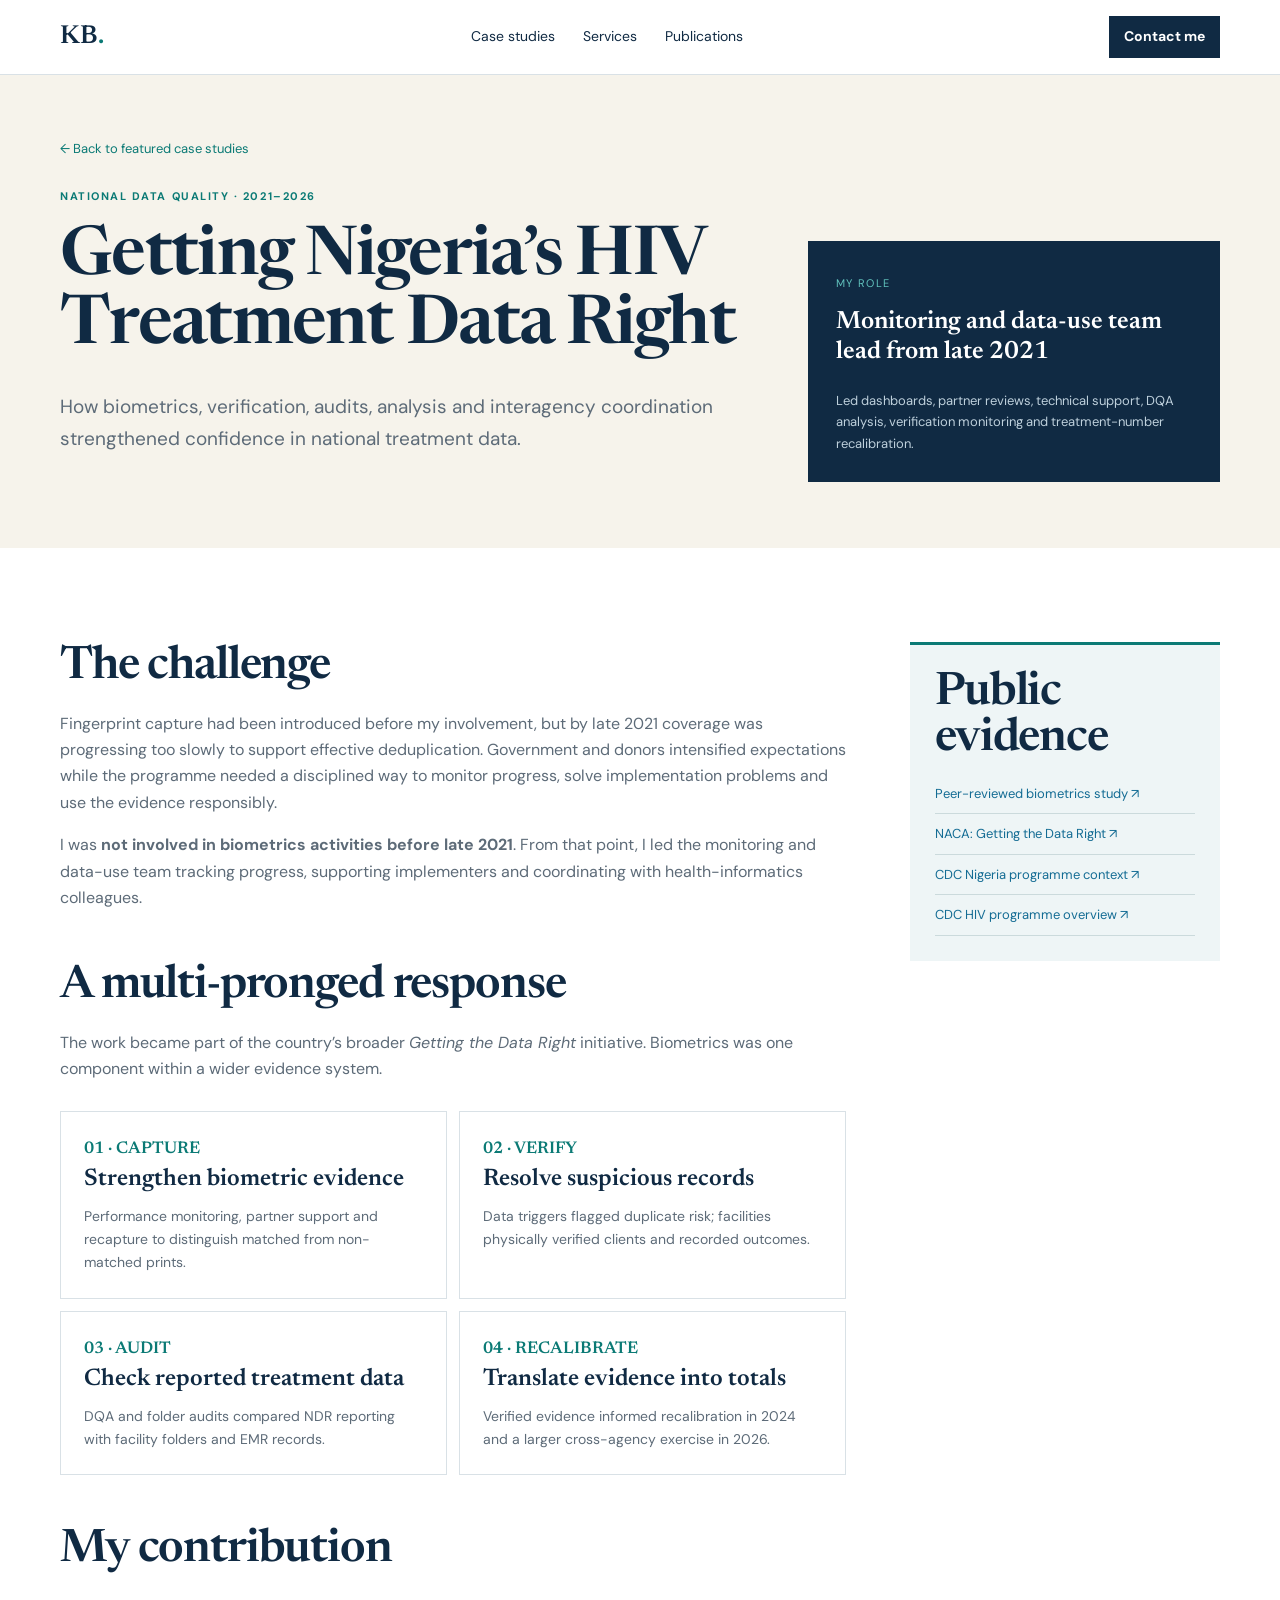
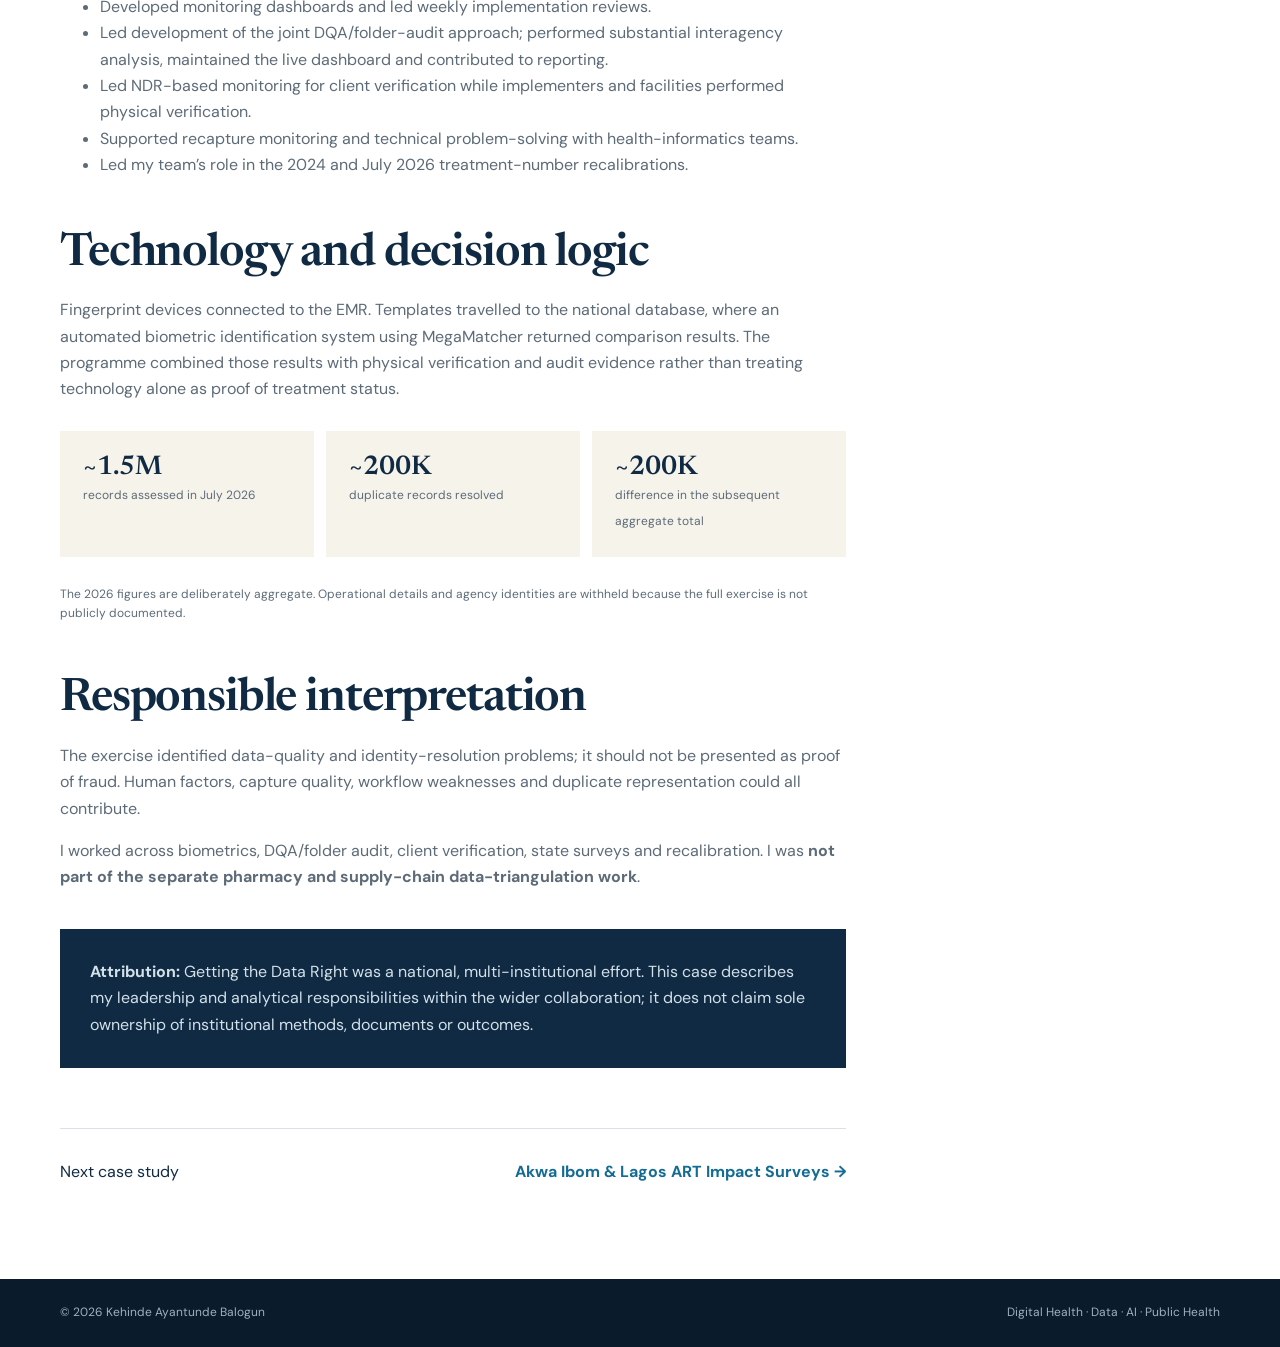
==== commit faba9cc8: "Release 0.3: update case-studies/getting-the-data-right.html" ====
--- a/case-studies/getting-the-data-right.html
+++ b/case-studies/getting-the-data-right.html
@@ -1,3 +1,3 @@
-<!doctype html><html lang="en"><head><meta charset="utf-8"><meta name="viewport" content="width=device-width,initial-scale=1"><meta name="description" content="Case study: biometrics, client verification, data-quality audits and HIV treatment-data deduplication in Nigeria."><title>Getting Nigeria’s HIV Treatment Data Right | Kehinde Balogun</title><link rel="preconnect" href="https://fonts.googleapis.com"><link rel="preconnect" href="https://fonts.gstatic.com" crossorigin><link href="https://fonts.googleapis.com/css2?family=DM+Sans:wght@400;500;600;700&family=Newsreader:opsz,wght@6..72,600&display=swap" rel="stylesheet"><link rel="stylesheet" href="../assets/style.css?v=0.2.1"></head><body class="case-page"><a class="skip" href="#main">Skip to content</a><header><nav class="nav wrap"><a class="brand" href="../index.html">KB<span>.</span></a><div class="links"><a href="../index.html#cases">Case studies</a><a href="../index.html#services">Services</a><a href="../index.html#research">Publications</a></div><a class="btn small" href="mailto:balogunkehinde1@gmail.com">Contact me</a></nav></header><main id="main">
+<!doctype html><html lang="en"><head><meta charset="utf-8"><meta name="viewport" content="width=device-width,initial-scale=1"><meta name="description" content="Case study: biometrics, client verification, data-quality audits and HIV treatment-data deduplication in Nigeria."><title>Getting Nigeria’s HIV Treatment Data Right | Kehinde Balogun</title><link rel="preconnect" href="https://fonts.googleapis.com"><link rel="preconnect" href="https://fonts.gstatic.com" crossorigin><link href="https://fonts.googleapis.com/css2?family=DM+Sans:wght@400;500;600;700&family=Newsreader:opsz,wght@6..72,600&display=swap" rel="stylesheet"><link rel="stylesheet" href="../assets/style.css?v=0.3.0"></head><body class="case-page"><a class="skip" href="#main">Skip to content</a><header><nav class="nav wrap"><a class="brand" href="../index.html">KB<span>.</span></a><div class="links"><a href="../index.html#cases">Case studies</a><a href="../index.html#services">Services</a><a href="../index.html#research">Publications</a></div><a class="btn small" href="mailto:balogunkehinde1@gmail.com">Contact me</a></nav></header><main id="main">
 <section class="page-hero"><div class="wrap"><a class="breadcrumb" href="../index.html#cases">← Back to featured case studies</a><div class="page-hero-grid"><div><p class="eyebrow">NATIONAL DATA QUALITY · 2021–2026</p><h1>Getting Nigeria’s HIV Treatment Data Right</h1><p class="lead">How biometrics, verification, audits, analysis and interagency coordination strengthened confidence in national treatment data.</p></div><aside class="role-card"><span>MY ROLE</span><strong>Monitoring and data-use team lead from late 2021</strong><p>Led dashboards, partner reviews, technical support, DQA analysis, verification monitoring and treatment-number recalibration.</p></aside></div></div></section>
-<section class="section"><div class="wrap case-body"><article class="prose"><h2>The challenge</h2><p>Fingerprint capture had been introduced before my involvement, but by late 2021 coverage was progressing too slowly to support effective deduplication. Government and donors intensified expectations while the programme needed a disciplined way to monitor progress, solve implementation problems and use the evidence responsibly.</p><p>I was <strong>not involved in biometrics activities before late 2021</strong>. From that point, I led the monitoring and data-use team tracking progress, supporting implementers and coordinating with health-informatics colleagues.</p><h2>A multi-pronged response</h2><p>The work became part of the country’s broader <em>Getting the Data Right</em> initiative. Biometrics was one component within a wider evidence system.</p><div class="process"><div><span>01 · CAPTURE</span><h3>Strengthen biometric evidence</h3><p>Performance monitoring, partner support and recapture to distinguish matched from non-matched prints.</p></div><div><span>02 · VERIFY</span><h3>Resolve suspicious records</h3><p>Data triggers flagged duplicate risk; facilities physically verified clients and recorded outcomes.</p></div><div><span>03 · AUDIT</span><h3>Check reported treatment data</h3><p>DQA and folder audits compared NDR reporting with facility folders and EMR records.</p></div><div><span>04 · RECALIBRATE</span><h3>Translate evidence into totals</h3><p>Verified evidence informed recalibration in 2024 and a larger cross-agency exercise in 2026.</p></div></div><h2>My contribution</h2><ul><li>Developed monitoring dashboards and led weekly implementation reviews.</li><li>Led development of the joint DQA/folder-audit approach; performed substantial interagency analysis, maintained the live dashboard and contributed to reporting.</li><li>Led NDR-based monitoring for client verification while implementers and facilities performed physical verification.</li><li>Supported recapture monitoring and technical problem-solving with health-informatics teams.</li><li>Led my team’s role in the 2024 and July 2026 treatment-number recalibrations.</li></ul><h2>Technology and decision logic</h2><p>Fingerprint devices connected to the EMR. Templates travelled to the national database, where an automated biometric identification system using MegaMatcher returned comparison results. The programme combined those results with physical verification and audit evidence rather than treating technology alone as proof of treatment status.</p><div class="impact"><div><strong>~1.5M</strong><span>records assessed in July 2026</span></div><div><strong>~200K</strong><span>duplicate records resolved</span></div><div><strong>~200K</strong><span>difference in the subsequent aggregate total</span></div></div><p class="note">The 2026 figures are deliberately aggregate. Operational details and agency identities are withheld because the full exercise is not publicly documented.</p><h2>Responsible interpretation</h2><p>The exercise identified data-quality and identity-resolution problems; it should not be presented as proof of fraud. Human factors, capture quality, workflow weaknesses and duplicate representation could all contribute.</p><p>I worked across biometrics, DQA/folder audit, client verification, state surveys and recalibration. I was <strong>not part of the separate pharmacy and supply-chain data-triangulation work</strong>.</p><div class="attribution"><p><strong>Attribution:</strong> Getting the Data Right was a national, multi-institutional effort. This case describes my leadership and analytical responsibilities within the wider collaboration; it does not claim sole ownership of institutional methods, documents or outcomes.</p></div><div class="next"><span>Previous case study</span><a href="ndr-analytic-workspace.html">← NDR Analytic Workspace</a></div></article><aside class="sidebar"><div class="sidebox"><h2>Public evidence</h2><a href="https://ojphi.jmir.org/2025/1/e67580" target="_blank" rel="noreferrer">Peer-reviewed biometrics study ↗</a><a href="https://naca.gov.ng/naca-strengthens-hiv-monitoring-evaluation-in-the-south-west-zone-a-successful-first-quarter-twg-meeting/" target="_blank" rel="noreferrer">NACA: Getting the Data Right ↗</a><a href="https://www.cdc.gov/global-health/countries/nigeria.html" target="_blank" rel="noreferrer">CDC Nigeria programme context ↗</a><a href="https://www.cdc.gov/global-hiv-tb/php/where-we-work/nigeria.html" target="_blank" rel="noreferrer">CDC HIV programme overview ↗</a></div></aside></div></section></main><footer><div class="wrap"><span>© 2026 Kehinde Ayantunde Balogun</span><span>Digital Health · Data · AI · Public Health</span></div></footer></body></html>
+<section class="section"><div class="wrap case-body"><article class="prose"><h2>The challenge</h2><p>Fingerprint capture had been introduced before my involvement, but by late 2021 coverage was progressing too slowly to support effective deduplication. Government and donors intensified expectations while the programme needed a disciplined way to monitor progress, solve implementation problems and use the evidence responsibly.</p><p>I was <strong>not involved in biometrics activities before late 2021</strong>. From that point, I led the monitoring and data-use team tracking progress, supporting implementers and coordinating with health-informatics colleagues.</p><h2>A multi-pronged response</h2><p>The work became part of the country’s broader <em>Getting the Data Right</em> initiative. Biometrics was one component within a wider evidence system.</p><div class="process"><div><span>01 · CAPTURE</span><h3>Strengthen biometric evidence</h3><p>Performance monitoring, partner support and recapture to distinguish matched from non-matched prints.</p></div><div><span>02 · VERIFY</span><h3>Resolve suspicious records</h3><p>Data triggers flagged duplicate risk; facilities physically verified clients and recorded outcomes.</p></div><div><span>03 · AUDIT</span><h3>Check reported treatment data</h3><p>DQA and folder audits compared NDR reporting with facility folders and EMR records.</p></div><div><span>04 · RECALIBRATE</span><h3>Translate evidence into totals</h3><p>Verified evidence informed recalibration in 2024 and a larger cross-agency exercise in 2026.</p></div></div><h2>My contribution</h2><ul><li>Developed monitoring dashboards and led weekly implementation reviews.</li><li>Led development of the joint DQA/folder-audit approach; performed substantial interagency analysis, maintained the live dashboard and contributed to reporting.</li><li>Led NDR-based monitoring for client verification while implementers and facilities performed physical verification.</li><li>Supported recapture monitoring and technical problem-solving with health-informatics teams.</li><li>Led my team’s role in the 2024 and July 2026 treatment-number recalibrations.</li></ul><h2>Technology and decision logic</h2><p>Fingerprint devices connected to the EMR. Templates travelled to the national database, where an automated biometric identification system using MegaMatcher returned comparison results. The programme combined those results with physical verification and audit evidence rather than treating technology alone as proof of treatment status.</p><div class="impact"><div><strong>~1.5M</strong><span>records assessed in July 2026</span></div><div><strong>~200K</strong><span>duplicate records resolved</span></div><div><strong>~200K</strong><span>difference in the subsequent aggregate total</span></div></div><p class="note">The 2026 figures are deliberately aggregate. Operational details and agency identities are withheld because the full exercise is not publicly documented.</p><h2>Responsible interpretation</h2><p>The exercise identified data-quality and identity-resolution problems; it should not be presented as proof of fraud. Human factors, capture quality, workflow weaknesses and duplicate representation could all contribute.</p><p>I worked across biometrics, DQA/folder audit, client verification, state surveys and recalibration. I was <strong>not part of the separate pharmacy and supply-chain data-triangulation work</strong>.</p><div class="attribution"><p><strong>Attribution:</strong> Getting the Data Right was a national, multi-institutional effort. This case describes my leadership and analytical responsibilities within the wider collaboration; it does not claim sole ownership of institutional methods, documents or outcomes.</p></div><div class="next"><span>Next case study</span><a href="art-impact-surveys.html">Akwa Ibom &amp; Lagos ART Impact Surveys →</a></div></article><aside class="sidebar"><div class="sidebox"><h2>Public evidence</h2><a href="https://ojphi.jmir.org/2025/1/e67580" target="_blank" rel="noreferrer">Peer-reviewed biometrics study ↗</a><a href="https://naca.gov.ng/naca-strengthens-hiv-monitoring-evaluation-in-the-south-west-zone-a-successful-first-quarter-twg-meeting/" target="_blank" rel="noreferrer">NACA: Getting the Data Right ↗</a><a href="https://www.cdc.gov/global-health/countries/nigeria.html" target="_blank" rel="noreferrer">CDC Nigeria programme context ↗</a><a href="https://www.cdc.gov/global-hiv-tb/php/where-we-work/nigeria.html" target="_blank" rel="noreferrer">CDC HIV programme overview ↗</a></div></aside></div></section></main><footer><div class="wrap"><span>© 2026 Kehinde Ayantunde Balogun</span><span>Digital Health · Data · AI · Public Health</span></div></footer></body></html>
--- a/assets/style.css
+++ b/assets/style.css
@@ -1,5 +1,5 @@
 :root{--ink:#102a43;--blue:#146c94;--teal:#0b7a75;--cream:#f6f3eb;--paper:#fff;--pale:#f7f9f9;--muted:#5d6b78;--line:#d9e1e6;--serif:'Newsreader',Georgia,serif;--sans:'DM Sans',Arial,sans-serif}*{box-sizing:border-box}html{scroll-behavior:smooth}body{margin:0;color:var(--ink);font:16px/1.65 var(--sans)}.wrap{width:min(1160px,calc(100% - 48px));margin:auto}.skip{position:fixed;top:-80px;left:16px;z-index:20;background:var(--ink);color:#fff;padding:10px}.skip:focus{top:10px}a:focus-visible{outline:3px solid #f3b844;outline-offset:4px}header{position:sticky;top:0;z-index:10;background:#fffffff2;border-bottom:1px solid var(--line);backdrop-filter:blur(10px)}.nav{height:74px;display:flex;align-items:center;justify-content:space-between}.brand{font:600 26px var(--serif);color:var(--ink);text-decoration:none}.brand span,.eyebrow{color:var(--teal)}.links{display:flex;gap:28px}.links a,.textlink{color:var(--blue);font-size:14px;font-weight:600;text-decoration:none}.links a{color:var(--ink);font-weight:400}.btn{display:inline-block;background:var(--ink);color:#fff;text-decoration:none;padding:13px 21px;font-size:14px;font-weight:700}.btn:hover{background:var(--blue)}.small{padding:9px 15px}.hero{min-height:720px;display:grid;grid-template-columns:1.12fr .88fr;gap:72px;align-items:center;padding:68px 0 74px}.eyebrow,.label{font-size:11px;font-weight:700;letter-spacing:.14em;margin:0 0 18px}.hero h1,h2,.page-hero h1{font:600 clamp(42px,5.6vw,76px)/1.03 var(--serif);letter-spacing:-.025em;margin:0}.hero h1 em{color:var(--blue);font-style:normal}.lead{font-size:19px;color:var(--muted);margin:28px 0}.actions{display:flex;align-items:center;gap:26px}.proof{margin-top:50px;padding-top:24px;border-top:1px solid var(--line);display:grid;grid-template-columns:repeat(3,1fr);gap:18px}.proof strong{display:block;font:600 29px var(--serif)}.proof span,.metrics span{display:block;font-size:12px;color:var(--muted);line-height:1.4}.hero figure{margin:0;position:relative}.hero img{width:100%;height:570px;object-fit:cover;object-position:54%;display:block}.hero figure:after{content:'';position:absolute;inset:15px -15px -15px 15px;border:1px solid var(--teal);z-index:-1}.hero figcaption{font-size:12px;color:var(--muted);margin-top:16px}.statement{background:var(--cream);padding:100px 0}.statement-grid{display:grid;grid-template-columns:.25fr 1.1fr .65fr;gap:48px}.statement-grid h2,.section h2,.cta h2{font-size:clamp(35px,4.2vw,56px)}.statement p{color:var(--muted)}.pathways{padding:56px 0 16px}.path-grid{display:grid;grid-template-columns:repeat(3,1fr);border-top:1px solid var(--ink);border-left:1px solid var(--line)}.path-grid a{min-height:205px;padding:28px;display:flex;flex-direction:column;border-right:1px solid var(--line);border-bottom:1px solid var(--line);color:var(--ink);text-decoration:none}.path-grid a:hover{background:#eef5f6}.path-grid span{font-size:11px;color:var(--teal);font-weight:700;text-transform:uppercase}.path-grid strong{font:600 25px/1.15 var(--serif);margin:20px 0}.path-grid b{margin-top:auto;color:var(--blue);font-size:13px}.section{padding:110px 0}.section-head{display:flex;justify-content:space-between;align-items:end;gap:40px;margin-bottom:54px}.section-head>p{max-width:430px;color:var(--muted);margin:0}.case-grid{display:grid;grid-template-columns:1fr 1fr;gap:24px}.case{border:1px solid var(--line);padding:42px;display:flex;flex-direction:column}.case.featured{background:var(--cream)}.case h3{font:600 40px/1.06 var(--serif);margin:4px 0 18px}.case>p{color:var(--muted)}.case .btn{align-self:flex-start;margin-top:auto}.metrics{display:grid;grid-template-columns:repeat(3,1fr);gap:10px;border-block:1px solid var(--line);padding:22px 0;margin:18px 0}.metrics strong{display:block;font:600 22px var(--serif);color:var(--ink)}.role{font-size:14px;border-left:3px solid var(--teal);padding-left:16px;margin-bottom:28px}.note,.privacy{font-size:12px;color:var(--muted)}.privacy{border-left:2px solid var(--teal);padding-left:12px}.pale{background:var(--pale)}.work{border-top:1px solid var(--ink)}.work article{display:grid;grid-template-columns:60px 1fr 160px;gap:25px;padding:38px 0;border-bottom:1px solid var(--line)}.work article>span{font:600 18px var(--serif);color:var(--teal)}.work h3{font:600 33px var(--serif);margin:2px 0 12px}.work p{color:var(--muted)}.work article>b{text-align:right;font-size:12px;color:var(--teal)}.dark{background:var(--ink);color:#fff}.dark .eyebrow{color:#61c2bd}.dark .section-head>p,.dark p{color:#bed0dc}.service-grid{display:grid;grid-template-columns:repeat(3,1fr);border-top:1px solid #ffffff4d;border-left:1px solid #ffffff4d}.service-grid>div{padding:36px;border-right:1px solid #ffffff4d;border-bottom:1px solid #ffffff4d;min-height:220px}.service-grid span{color:#61c2bd;font-size:12px}.service-grid h3{font:600 25px var(--serif);margin:22px 0 10px}.service-grid p{font-size:14px}.pubs{border-top:1px solid var(--ink)}.pubs a{display:grid;grid-template-columns:180px 1fr 30px;gap:28px;padding:30px 0;border-bottom:1px solid var(--line);color:var(--ink);text-decoration:none}.pubs span{font-size:12px;color:var(--teal)}.pubs strong{font:600 22px/1.25 var(--serif)}.pubs small{display:block;font:400 13px/1.5 var(--sans);color:var(--muted);margin-top:9px}.pubs b{color:var(--blue)}.about{display:grid;grid-template-columns:1fr 1fr;gap:80px}.about p{font-size:17px}.credentials{display:flex;flex-wrap:wrap;gap:9px}.credentials span{font-size:12px;border:1px solid var(--ink);padding:6px 10px}.cta{background:var(--blue);color:#fff;padding:100px 0;text-align:center}.cta .wrap{max-width:930px}.cta .eyebrow{color:#bceae7}.cta p{color:#dcecf4;font-size:18px}.light{background:#fff;color:var(--ink);margin:20px 18px 0}.white{color:#fff;margin-right:18px}footer{background:#0a1c2b;color:#9fb1bf;padding:24px 0;font-size:12px}footer .wrap{display:flex;justify-content:space-between}
-/* case studies */.case-page header{position:static}.page-hero{background:var(--cream);padding:85px 0}.breadcrumb{display:inline-block;color:var(--teal);font-size:13px;text-decoration:none;margin-bottom:40px}.page-hero-grid{display:grid;grid-template-columns:1.25fr .75fr;gap:70px;align-items:end}.page-hero h1{font-size:clamp(48px,6vw,78px)}.role-card{background:var(--ink);color:#fff;padding:30px}.role-card span{font-size:11px;color:#61c2bd;letter-spacing:.13em}.role-card strong{display:block;font:600 25px/1.2 var(--serif);margin:12px 0 22px}.role-card p{font-size:13px;color:#bed0dc;margin:0}.case-body{display:grid;grid-template-columns:minmax(0,1fr) 310px;gap:75px;align-items:start}.prose h2{font:600 39px/1.1 var(--serif);margin:60px 0 18px}.prose h2:first-child{margin-top:0}.prose h3{font:600 24px var(--serif);margin:6px 0}.prose p,.prose li{color:var(--muted)}.timeline{border-left:2px solid var(--teal);margin:30px 0;padding-left:28px}.timeline div{position:relative;padding-bottom:28px}.timeline div:before{content:'';position:absolute;width:11px;height:11px;background:var(--teal);border:3px solid #fff;border-radius:50%;left:-35px;top:7px}.timeline time{font-size:11px;color:var(--teal);font-weight:700;letter-spacing:.12em}.impact,.process{display:grid;grid-template-columns:repeat(3,1fr);gap:12px;margin:28px 0}.impact div{background:var(--cream);padding:23px}.impact strong{display:block;font:600 27px var(--serif)}.impact span{font-size:12px;color:var(--muted)}.process{grid-template-columns:repeat(2,1fr)}.process div{border:1px solid var(--line);padding:23px}.process span{color:var(--teal);font:600 17px var(--serif)}.process p{font-size:14px;margin-bottom:0}.attribution{background:var(--ink);padding:30px;margin:38px 0}.attribution p{color:#d2e0e8;margin:0}.sidebar{position:sticky;top:25px}.sidebox{border-top:3px solid var(--teal);background:#eef5f6;padding:25px;margin-bottom:20px}.sidebox h2{font:600 24px var(--serif);margin:0 0 12px}.sidebox a{display:block;padding:9px 0;border-bottom:1px solid #cbdadc;color:var(--blue);font-size:13px;text-decoration:none}.sidebox p{font-size:12px;color:var(--muted)}.next{display:flex;justify-content:space-between;border-top:1px solid var(--line);padding-top:30px;margin-top:60px}.next a{color:var(--blue);font-weight:700;text-decoration:none}
+/* case studies */.case-page header{position:static}.page-hero{background:var(--cream);padding:85px 0}.breadcrumb{display:inline-block;color:var(--teal);font-size:13px;text-decoration:none;margin-bottom:40px}.page-hero-grid{display:grid;grid-template-columns:1.25fr .75fr;gap:70px;align-items:end}.page-hero h1{font-size:clamp(48px,6vw,78px)}.role-card{background:var(--ink);color:#fff;padding:30px}.role-card span{font-size:11px;color:#61c2bd;letter-spacing:.13em}.role-card strong{display:block;font:600 25px/1.2 var(--serif);margin:12px 0 22px}.role-card p{font-size:13px;color:#bed0dc;margin:0}.case-body{display:grid;grid-template-columns:minmax(0,1fr) 310px;gap:75px;align-items:start}.prose h2{font:600 39px/1.1 var(--serif);margin:60px 0 18px}.prose h2:first-child{margin-top:0}.prose h3{font:600 24px var(--serif);margin:6px 0}.prose p,.prose li{color:var(--muted)}.timeline{border-left:2px solid var(--teal);margin:30px 0;padding-left:28px}.timeline div{position:relative;padding-bottom:28px}.timeline div:before{content:'';position:absolute;width:11px;height:11px;background:var(--teal);border:3px solid #fff;border-radius:50%;left:-35px;top:7px}.timeline time{font-size:11px;color:var(--teal);font-weight:700;letter-spacing:.12em}.impact,.process{display:grid;grid-template-columns:repeat(3,1fr);gap:12px;margin:28px 0}.impact div{background:var(--cream);padding:23px}.impact strong{display:block;font:600 27px var(--serif)}.impact span{font-size:12px;color:var(--muted)}.process{grid-template-columns:repeat(2,1fr)}.process div{border:1px solid var(--line);padding:23px}.process span{color:var(--teal);font:600 17px var(--serif)}.process p{font-size:14px;margin-bottom:0}.attribution{background:var(--ink);padding:30px;margin:38px 0}.attribution p{color:#d2e0e8;margin:0}.sidebar{position:sticky;top:25px}.sidebox{border-top:3px solid var(--teal);background:#eef5f6;padding:25px;margin-bottom:20px}.sidebox h2{font:600 24px var(--serif);margin:0 0 12px}.sidebox a{display:block;padding:9px 0;border-bottom:1px solid #cbdadc;color:var(--blue);font-size:13px;text-decoration:none}.sidebox p{font-size:12px;color:var(--muted)}.evidence-tag{display:block;color:var(--teal);font-size:9px;font-weight:700;letter-spacing:.1em;text-transform:uppercase;margin-bottom:2px}.next{display:flex;justify-content:space-between;border-top:1px solid var(--line);padding-top:30px;margin-top:60px}.next a{color:var(--blue);font-weight:700;text-decoration:none}
 @media(max-width:900px){.links{display:none}.hero,.page-hero-grid,.case-body,.statement-grid,.about{grid-template-columns:1fr}.hero{gap:42px;padding-top:50px}.hero figure{order:-1;max-width:520px}.hero img{height:430px}.section-head{display:block}.section-head>p{margin-top:18px}.path-grid,.case-grid{grid-template-columns:1fr}.path-grid a{min-height:155px}.work article{grid-template-columns:45px 1fr}.work article>b{display:none}.service-grid{grid-template-columns:1fr 1fr}.pubs a{grid-template-columns:1fr}.sidebar{position:static;order:-1}}
 @media(max-width:560px){.wrap{width:min(100% - 28px,1160px)}.small{display:none}.hero{min-height:auto}.hero h1{font-size:44px}.hero img{height:340px}.actions{align-items:flex-start;flex-direction:column}.proof,.metrics,.impact,.process{grid-template-columns:1fr}.section,.statement,.cta{padding:72px 0}.case{padding:28px}.work article{grid-template-columns:1fr}.service-grid{grid-template-columns:1fr}.page-hero h1{font-size:44px}.next{display:block}.next a{display:block;margin-top:12px}footer .wrap{display:block}}
 
